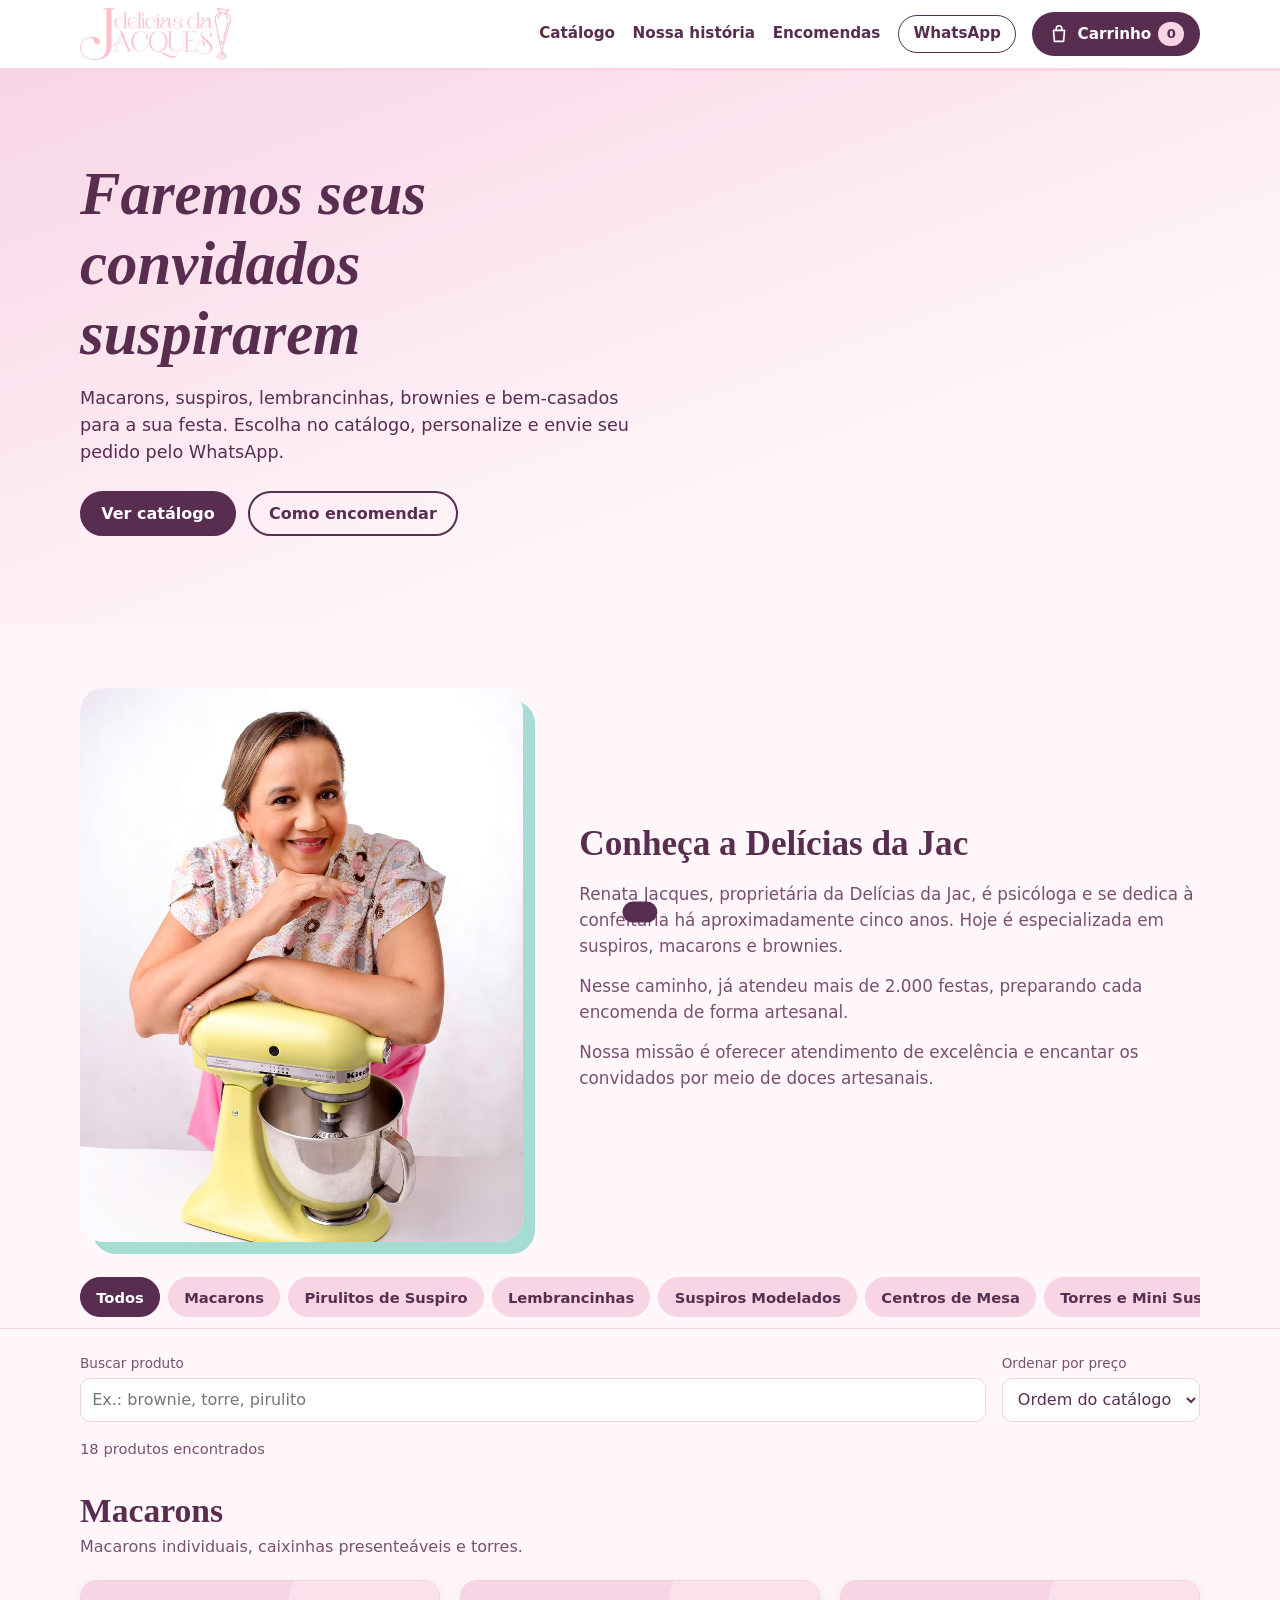
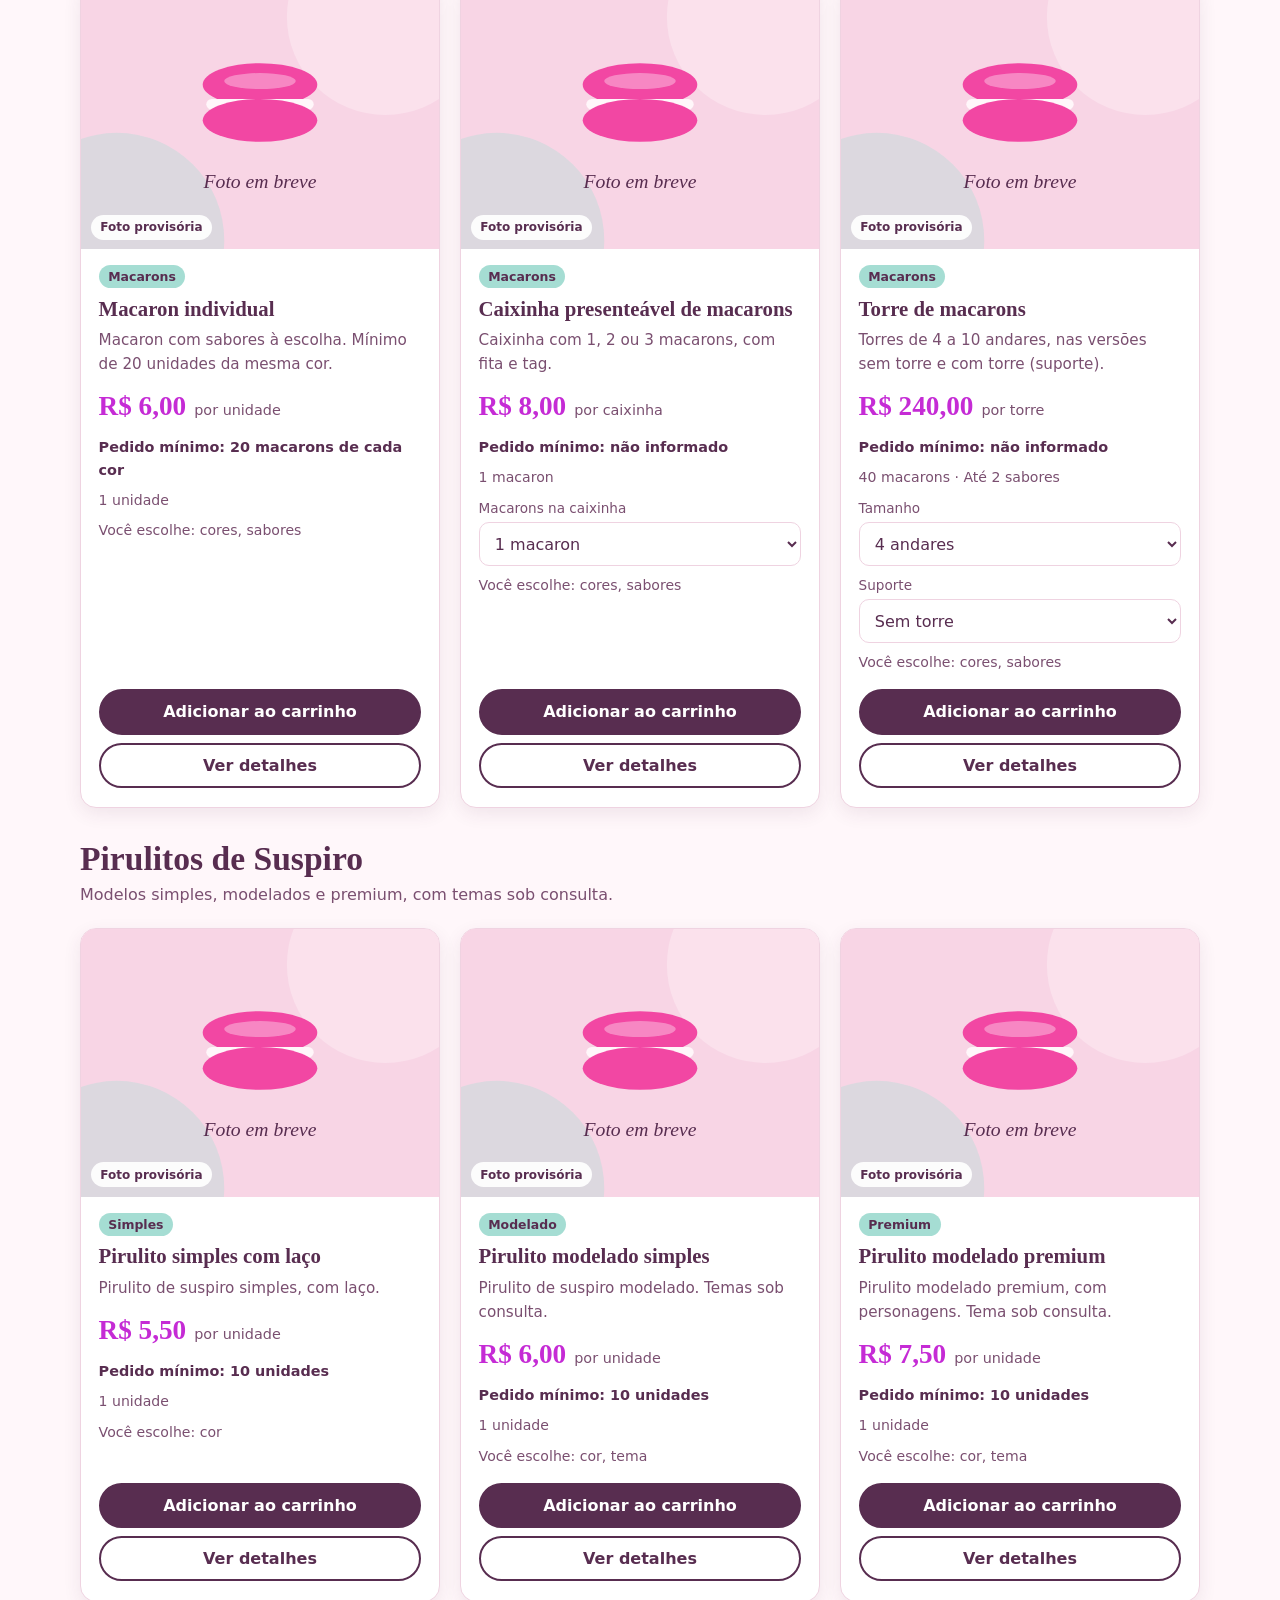
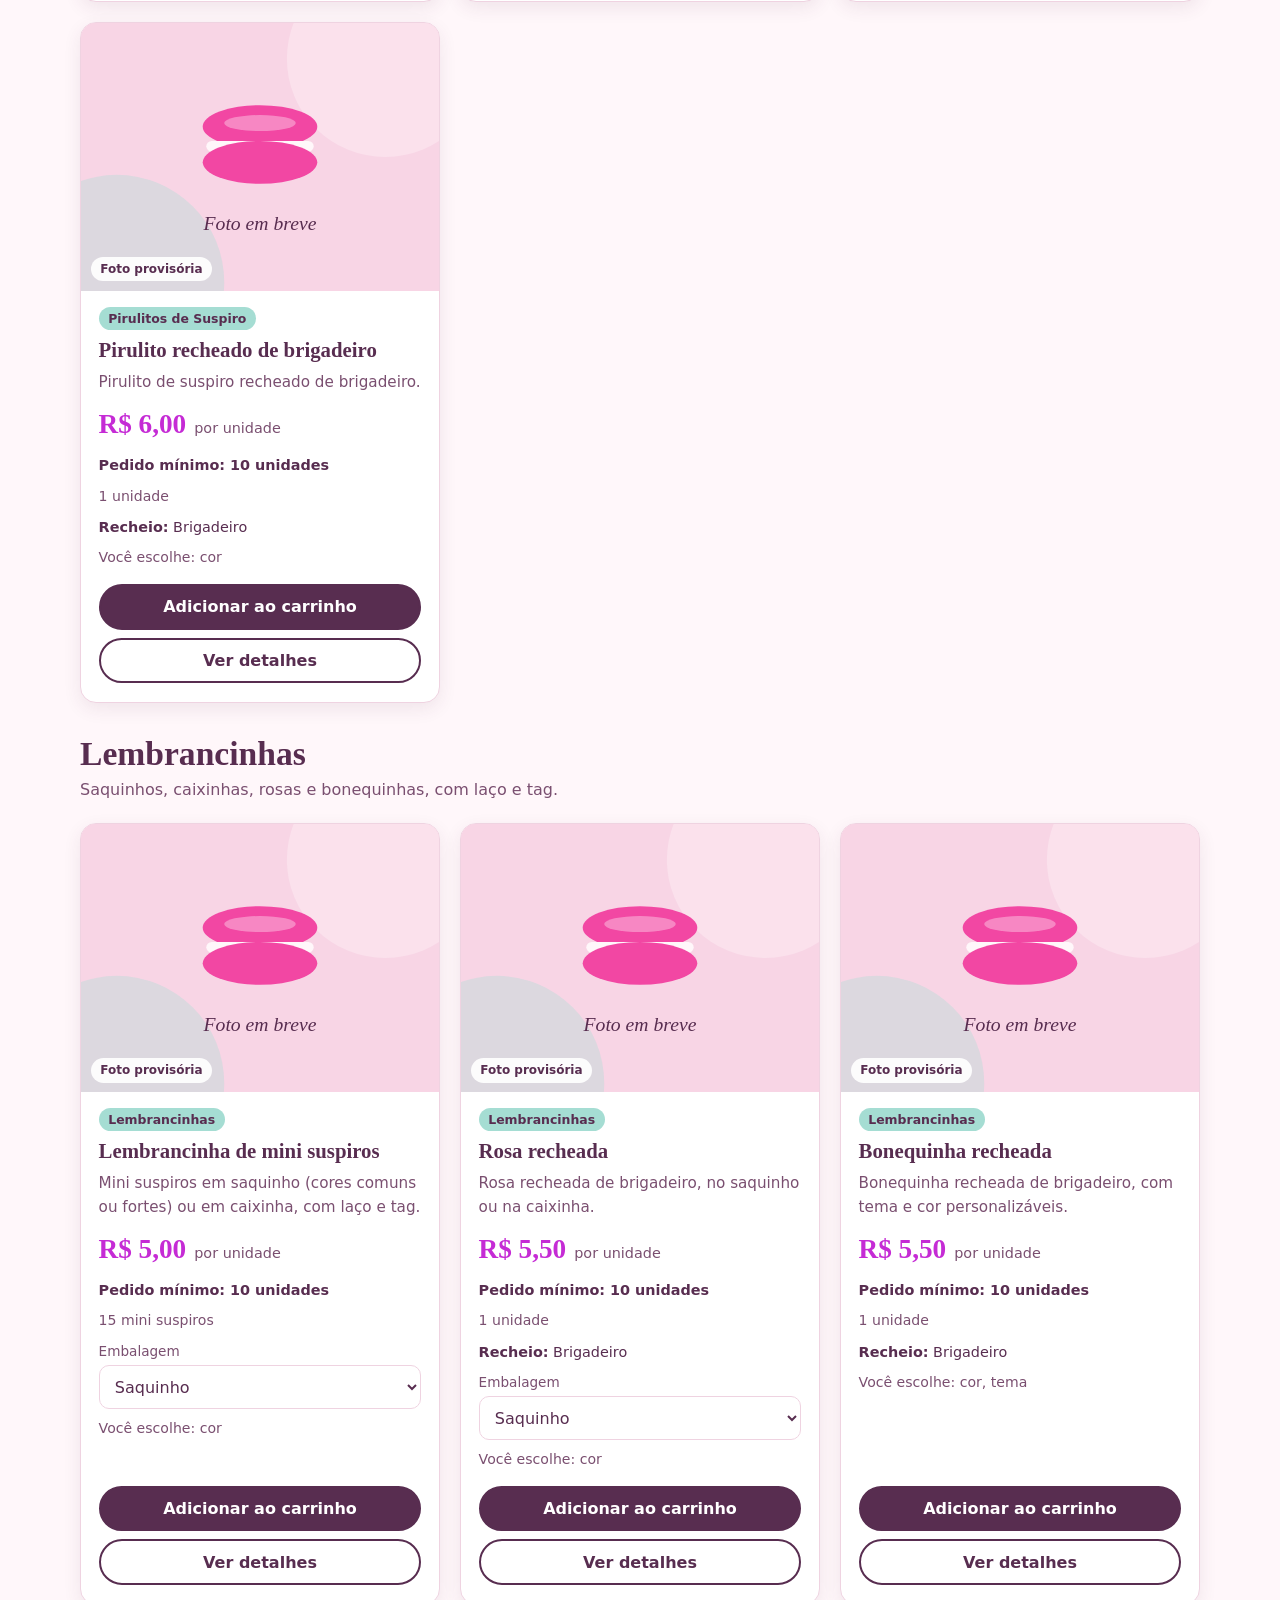
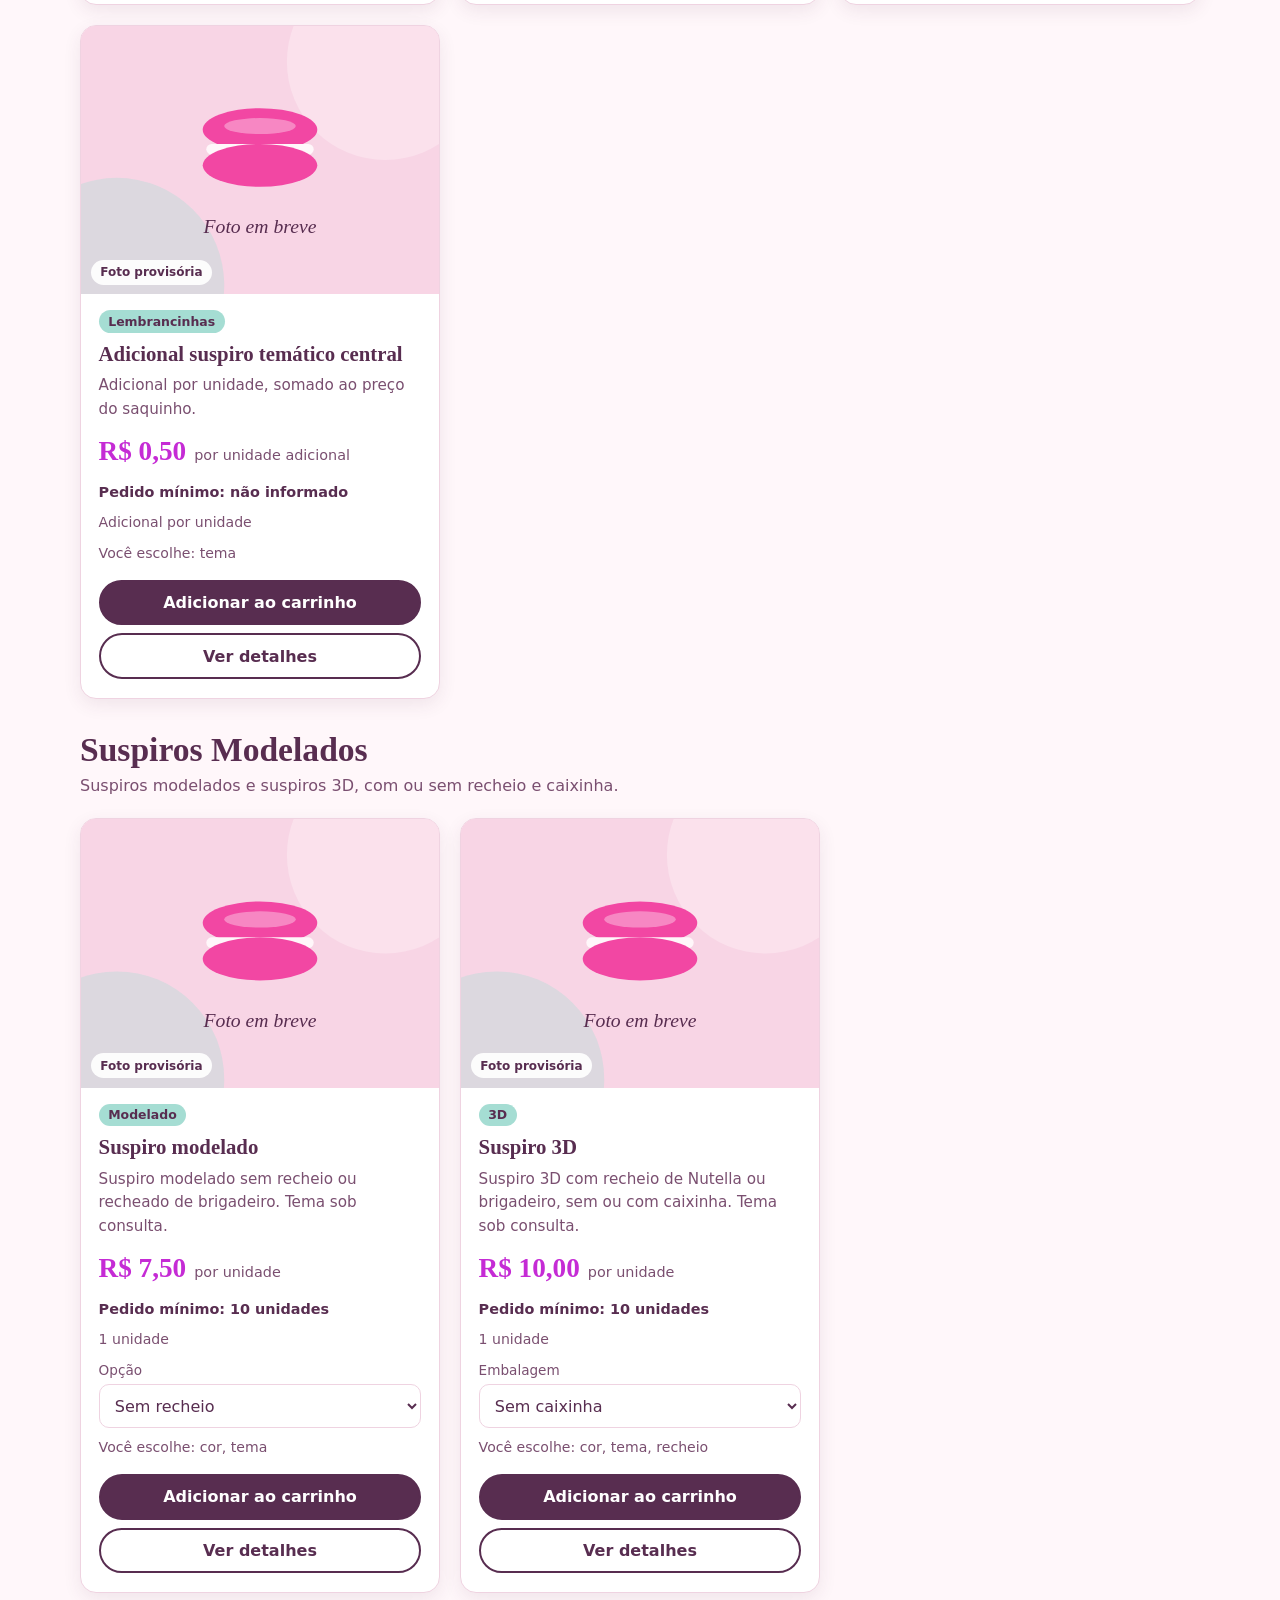
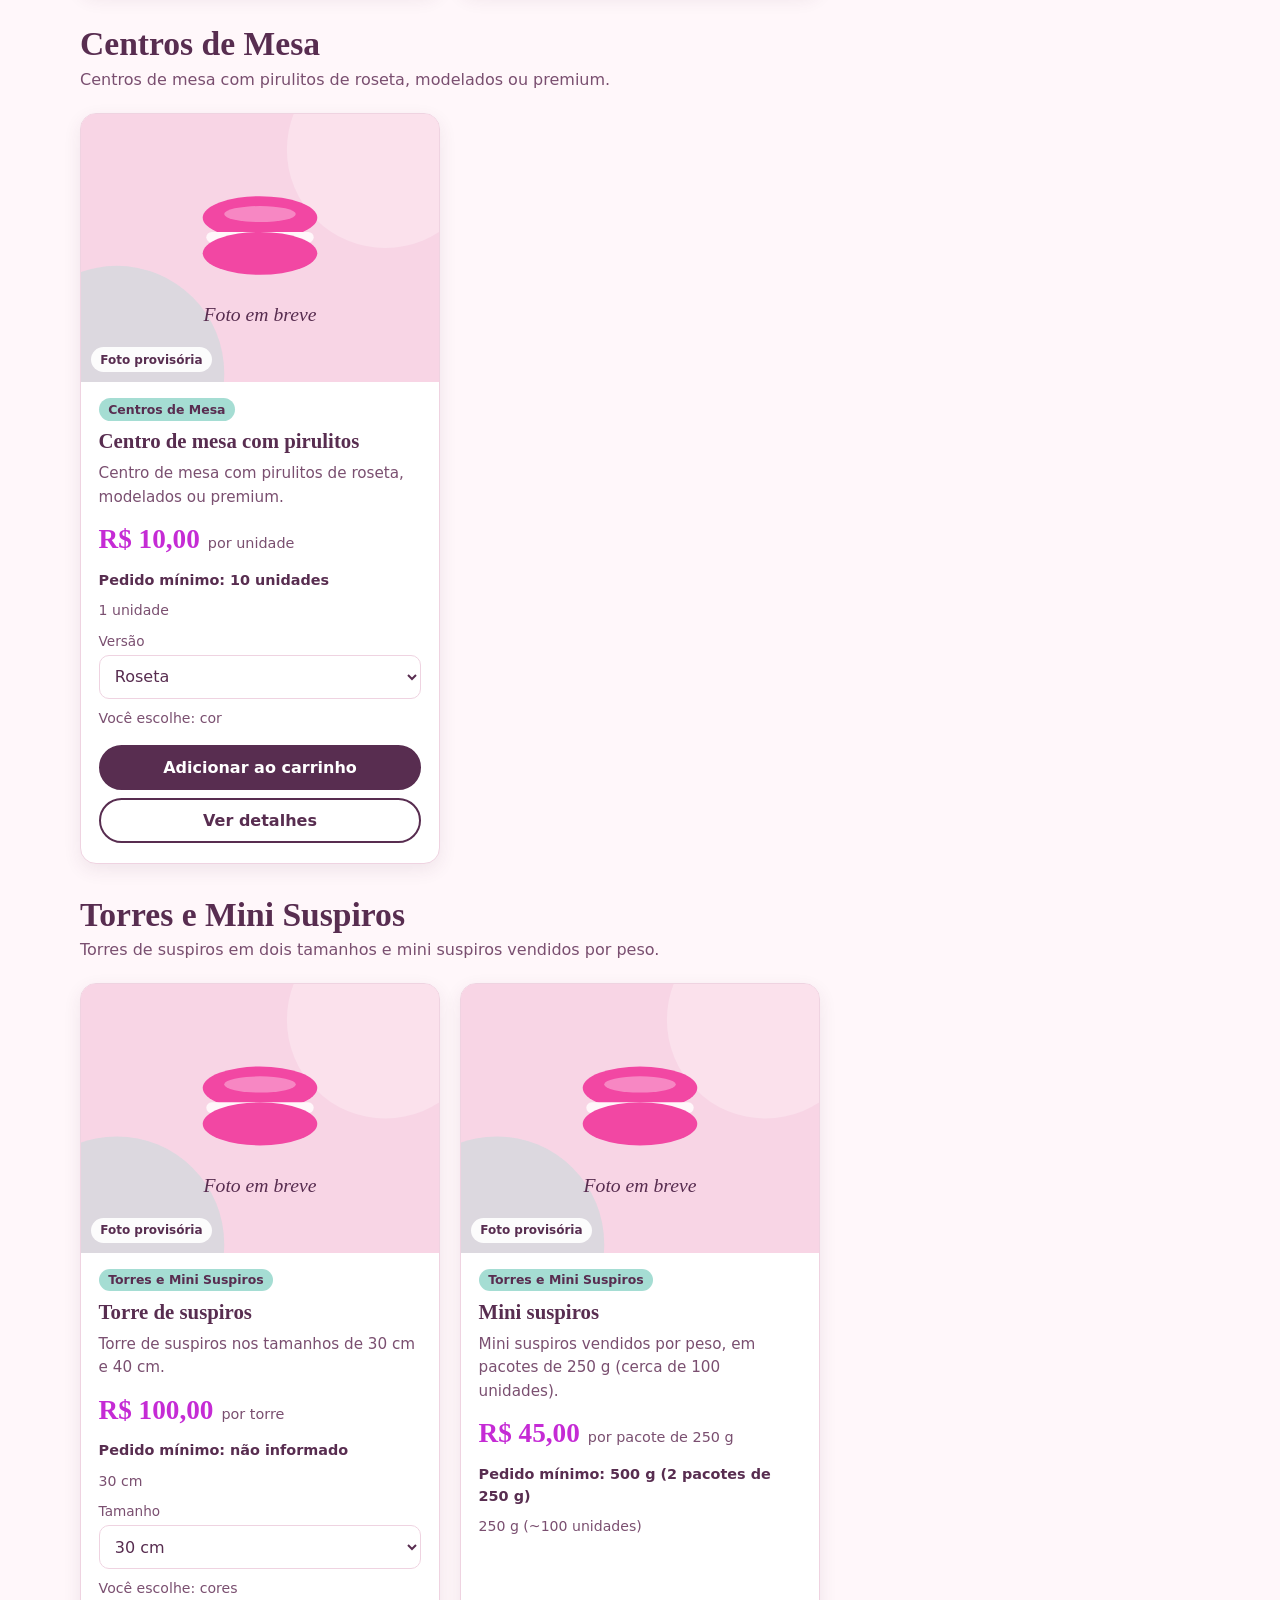
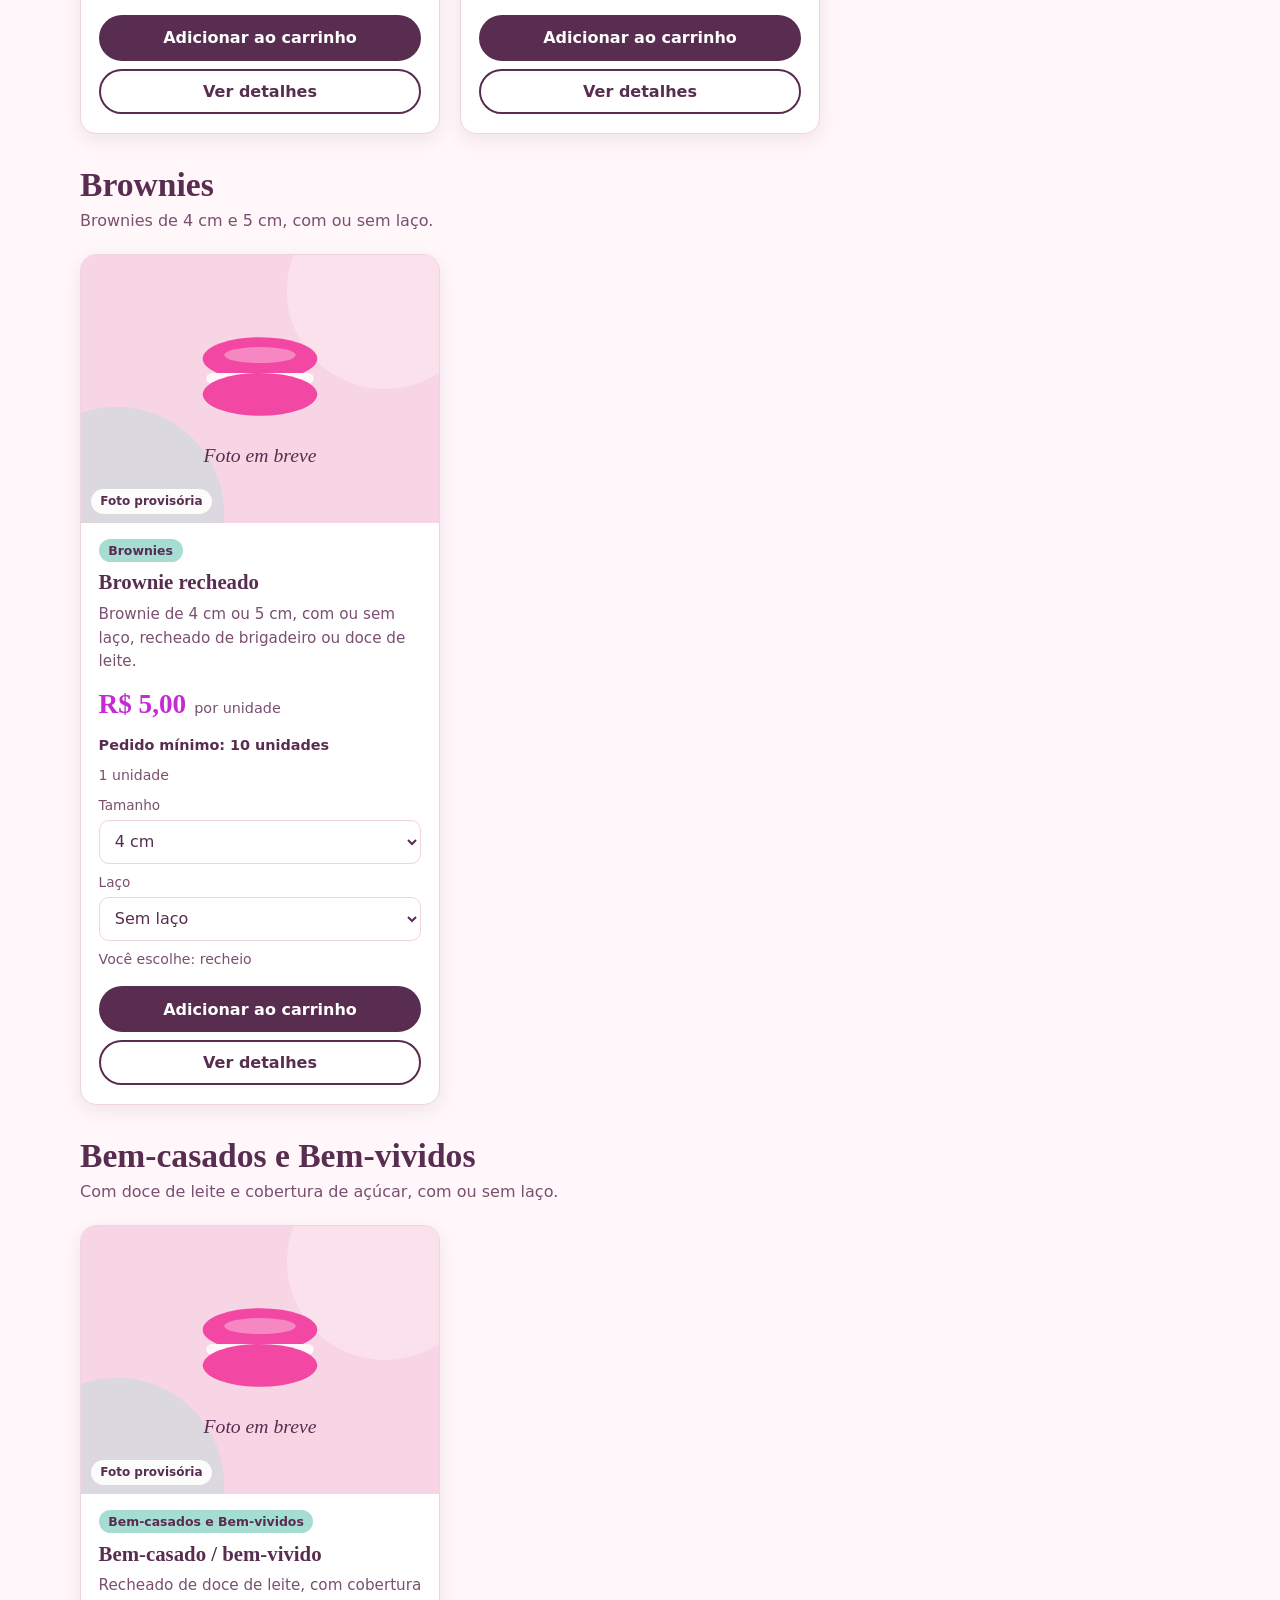
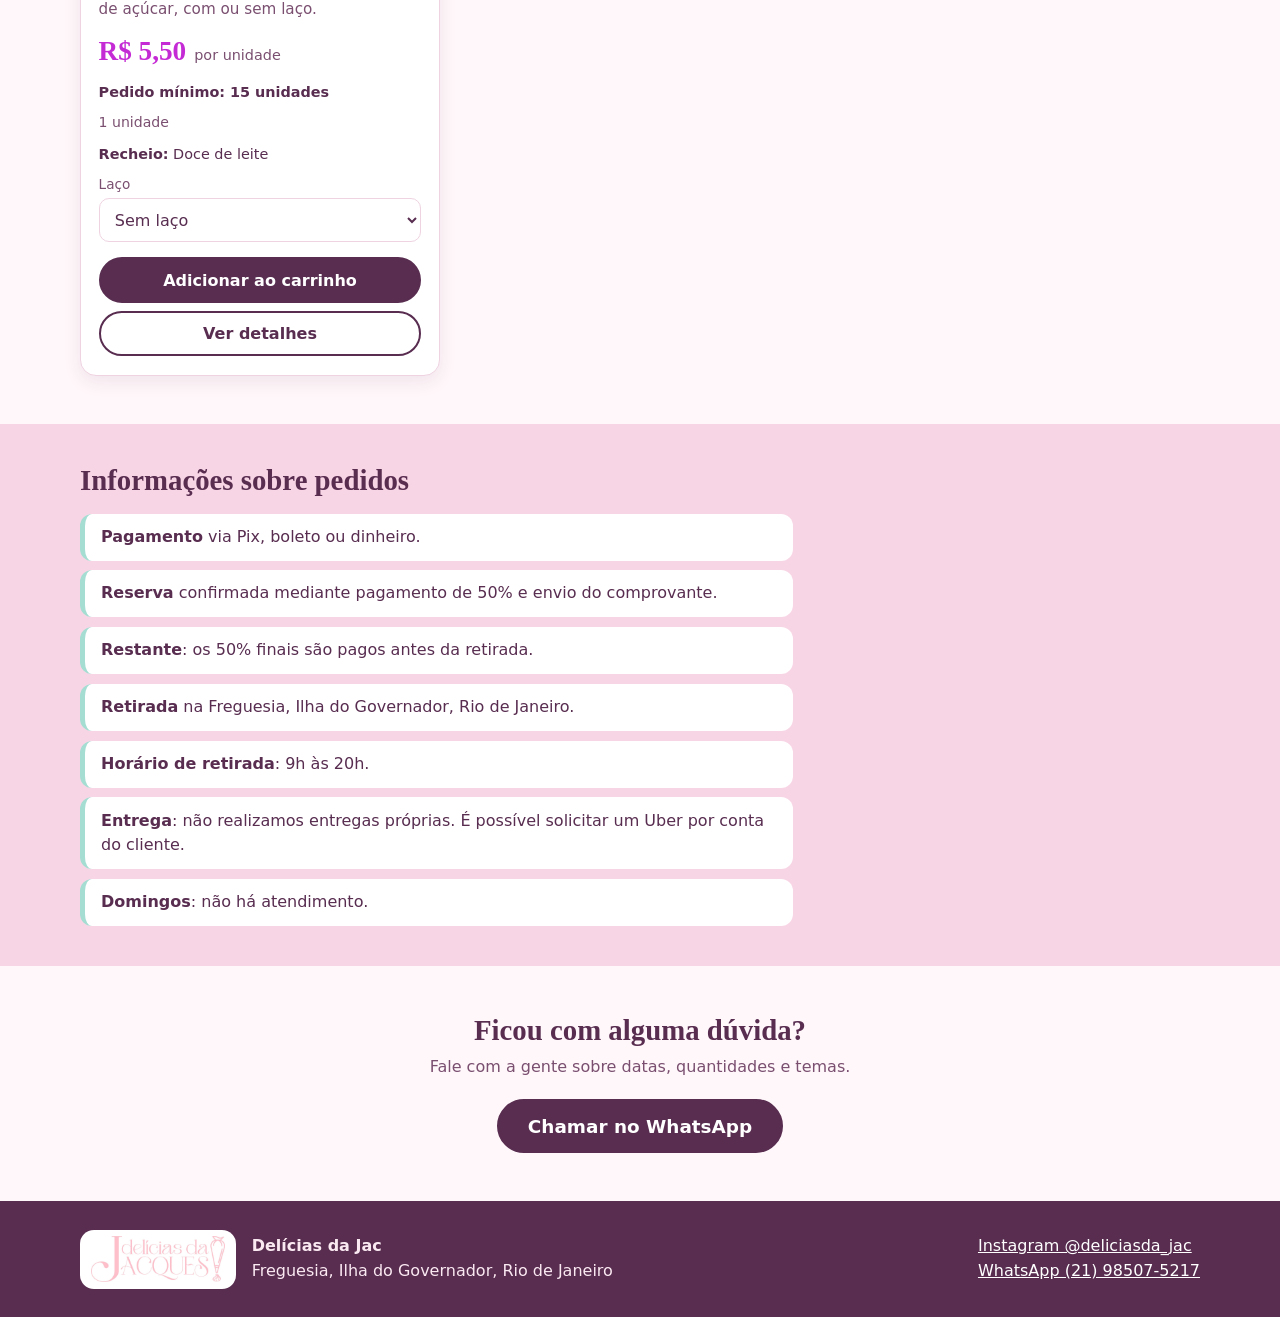
==== index.html @ 7724ebee "atualizacao 1" ====
<!DOCTYPE html>
<html lang="pt-BR">
<head>
  <meta charset="UTF-8">
  <meta name="viewport" content="width=device-width, initial-scale=1">
  <title>Delícias da Jac – Catálogo 2026</title>
  <meta name="description" content="Catálogo da Delícias da Jac: macarons, suspiros, lembrancinhas, brownies e bem-casados. Monte seu pedido e envie pelo WhatsApp.">
  <link rel="stylesheet" href="style.css">
</head>
<body>
  <header class="site-header" id="topo">
    <div class="wrap bar">
      <a class="logo" href="#topo" aria-label="Delícias da Jac, início">
        <img class="logo-img" id="logo-img" alt="Delícias da Jac" hidden>
        <span class="logo-text" id="logo-text">Delícias da Jac</span>
      </a>
      <nav class="nav" aria-label="Principal">
        <a class="nav-link" href="#catalogo">Catálogo</a>
        <a class="nav-link" href="#historia">Nossa história</a>
        <a class="nav-link" href="#encomendas">Encomendas</a>
        <a class="nav-wa" id="header-wa" href="#" target="_blank" rel="noopener">WhatsApp</a>
      </nav>
      <button type="button" class="cart-btn" id="open-cart" aria-label="Abrir carrinho, 0 itens">
        <svg viewBox="0 0 24 24" width="22" height="22" aria-hidden="true" fill="none" stroke="currentColor" stroke-width="1.8" stroke-linecap="round" stroke-linejoin="round"><path d="M6 8h12l-1 12H7L6 8Z"/><path d="M9 8V6a3 3 0 0 1 6 0v2"/></svg>
        <span class="cart-label">Carrinho</span>
        <span class="badge" id="cart-count" aria-hidden="true">0</span>
      </button>
    </div>
  </header>

  <main>
    <section class="hero">
      <div class="wrap">
        <h1>Faremos seus convidados suspirarem</h1>
        <p>Macarons, suspiros, lembrancinhas, brownies e bem-casados para a sua festa. Escolha no catálogo, personalize e envie seu pedido pelo WhatsApp.</p>
        <div class="hero-actions">
          <a class="btn" href="#catalogo">Ver catálogo</a>
          <a class="btn ghost" href="#encomendas">Como encomendar</a>
        </div>
      </div>
    </section>

    <section class="story" id="historia" aria-labelledby="historia-t">
      <div class="wrap story-grid" id="story-grid">
        <figure class="story-photo" id="story-photo" hidden>
          <img id="story-img" alt="" width="480" height="600">
        </figure>
        <div class="story-text">
          <h2 id="historia-t">Conheça a Delícias da Jac</h2>
          <div id="story-body"></div>
        </div>
      </div>
    </section>

    <div class="catnav-wrap" id="catalogo">
      <nav class="catnav wrap" id="catnav" aria-label="Categorias do catálogo"></nav>
    </div>

    <section class="wrap">
      <div class="toolbar">
        <label class="f grow"><span>Buscar produto</span><input type="search" id="search" placeholder="Ex.: brownie, torre, pirulito"></label>
        <label class="f"><span>Ordenar por preço</span>
          <select id="sort"><option value="default">Ordem do catálogo</option><option value="asc">Menor preço</option><option value="desc">Maior preço</option></select>
        </label>
      </div>
      <p class="count" id="count" aria-live="polite"></p>
      <div id="catalog"><p class="status">Carregando o catálogo…</p></div>
      <div class="empty" id="empty" hidden>
        <p>Nenhum produto encontrado para essa busca.</p>
        <button type="button" class="btn ghost" id="clear">Limpar busca e filtros</button>
      </div>
    </section>

    <section class="orders" id="encomendas" aria-labelledby="enc-t">
      <div class="wrap">
        <h2 id="enc-t">Informações sobre pedidos</h2>
        <ul class="info-list">
          <li><strong>Pagamento</strong> via Pix, boleto ou dinheiro.</li>
          <li><strong>Reserva</strong> confirmada mediante pagamento de 50% e envio do comprovante.</li>
          <li><strong>Restante</strong>: os 50% finais são pagos antes da retirada.</li>
          <li><strong>Retirada</strong> na Freguesia, Ilha do Governador, Rio de Janeiro.</li>
          <li><strong>Horário de retirada</strong>: 9h às 20h.</li>
          <li><strong>Entrega</strong>: não realizamos entregas próprias. É possível solicitar um Uber por conta do cliente.</li>
          <li><strong>Domingos</strong>: não há atendimento.</li>
        </ul>
      </div>
    </section>

    <section class="cta">
      <div class="wrap">
        <h2>Ficou com alguma dúvida?</h2>
        <p>Fale com a gente sobre datas, quantidades e temas.</p>
        <a class="btn big" id="cta-wa" href="#" target="_blank" rel="noopener">Chamar no WhatsApp</a>
      </div>
    </section>
  </main>

  <footer class="site-footer">
    <div class="wrap foot">
      <div class="foot-brand">
        <span class="foot-logo" id="foot-logo" hidden><img id="foot-logo-img" alt="Delícias da Jac"></span>
        <p><strong>Delícias da Jac</strong><br>Freguesia, Ilha do Governador, Rio de Janeiro</p>
      </div>
      <p><a id="foot-ig" href="#" target="_blank" rel="noopener"></a><br><a id="foot-wa" href="#" target="_blank" rel="noopener"></a></p>
    </div>
  </footer>

  <!-- Modal de personalização (conteúdo montado pelo script.js) -->
  <dialog id="product-dialog" class="modal" aria-labelledby="m-title">
    <div class="modal-head">
      <h2 id="m-title">Personalizar pedido</h2>
      <button type="button" class="close" data-close aria-label="Fechar">&times;</button>
    </div>
    <div class="modal-body" id="m-body"></div>
    <div class="modal-foot" id="m-foot"></div>
  </dialog>

  <!-- Carrinho -->
  <dialog id="cart-dialog" class="drawer" aria-labelledby="c-title">
    <div class="modal-head">
      <h2 id="c-title">Seu carrinho</h2>
      <button type="button" class="close" data-close aria-label="Fechar carrinho">&times;</button>
    </div>
    <div class="drawer-body" id="c-body"></div>
    <div class="modal-foot" id="c-foot"></div>
  </dialog>

  <div class="toast" id="toast" role="status" aria-live="polite"></div>
  <button type="button" class="totop" id="totop" aria-label="Voltar ao topo" hidden>↑</button>
  <script src="script.js"></script>
</body>
</html>
---- style.css ----
:root{
  --rosa:#F247A3; --bebe:#F8D5E5; --lilas:#C52BD5; --menta:#A5DDD3; --creme:#FFF7FA; --ameixa:#582D50;
  --suave:#7a4f70; --linha:#efd3e1; --card:#fff; --erro:#9b1c4a; --erro-bg:#fde8f1;
  --titulo:"Iowan Old Style","Palatino Linotype",Georgia,serif;
  --texto:system-ui,-apple-system,"Segoe UI",Roboto,Helvetica,Arial,sans-serif;
  --raio:16px; --sombra:0 6px 18px rgba(88,45,80,.09); --t:.2s ease;
}
*{box-sizing:border-box}
html{scroll-behavior:smooth;scroll-padding-top:72px}
body{margin:0;background:var(--creme);color:var(--ameixa);font-family:var(--texto);line-height:1.55}
body:has(dialog[open]){overflow:hidden}
[hidden]{display:none!important}
img{max-width:100%;display:block}
a{color:inherit}
h1,h2,h3{font-family:var(--titulo);line-height:1.15;margin:0}
button{font-family:inherit}
:focus-visible{outline:3px solid var(--lilas);outline-offset:2px}
.wrap{width:min(1120px,92%);margin-inline:auto}

/* ---------- Cabeçalho ---------- */
.site-header{background:#fff;border-bottom:3px solid var(--bebe);position:relative;z-index:10}
.bar{display:flex;align-items:center;gap:1rem;min-height:68px;padding:.4rem 0}
.logo{display:flex;align-items:center;text-decoration:none;color:var(--ameixa);min-width:0}
.logo-img{height:52px;width:auto;max-width:220px;object-fit:contain}
.logo-text{font-family:var(--titulo);font-style:italic;font-weight:700;font-size:1.6rem;white-space:nowrap}
.nav{display:flex;gap:1.1rem;align-items:center;margin-left:auto;font-size:.95rem}
.nav a{text-decoration:none;font-weight:600}
.nav-link:hover{text-decoration:underline}
.nav-wa{border:1.5px solid var(--ameixa);padding:.4rem .9rem;border-radius:999px;transition:background var(--t)}
.nav-wa:hover{background:var(--bebe)}
.cart-btn{display:flex;align-items:center;gap:.45rem;border:0;cursor:pointer;background:var(--ameixa);color:#fff;border-radius:999px;padding:.55rem 1rem;font-weight:700;font-size:.95rem;min-height:44px;transition:background var(--t)}
.cart-btn:hover{background:var(--lilas)}
.badge{background:var(--bebe);color:var(--ameixa);border-radius:999px;min-width:1.6rem;padding:0 .45rem;text-align:center;font-size:.82rem;line-height:1.5rem}
.cart-btn.has-items .badge{background:var(--rosa);color:#fff}

/* ---------- Banner e história ---------- */
.hero{padding:clamp(2.5rem,8vw,5.5rem) 0;background:linear-gradient(160deg,var(--bebe),var(--creme) 70%)}
.hero h1{font-size:clamp(2.1rem,6vw,3.8rem);max-width:16ch;font-style:italic}
.hero p{max-width:52ch;font-size:1.1rem;margin:1rem 0 1.5rem}
.hero-actions{display:flex;gap:.75rem;flex-wrap:wrap}

.story{padding:clamp(2.5rem,6vw,4rem) 0 1.5rem}
.story-grid{display:grid;gap:2rem;align-items:center}
.story-text h2{font-size:clamp(1.6rem,3.5vw,2.2rem);margin-bottom:1rem}
.story-text p{margin:0 0 .9rem;max-width:60ch;font-size:1.05rem;color:var(--suave)}
.story-photo{margin:0;max-width:340px}
.story-photo img{width:100%;height:auto;aspect-ratio:4/5;object-fit:cover;border-radius:24px;box-shadow:12px 12px 0 var(--menta)}
@media(min-width:820px){.story-grid.has-photo{grid-template-columns:minmax(0,5fr) minmax(0,7fr);gap:3.5rem}.story-photo{max-width:none}}

/* ---------- Botões ---------- */
.btn{display:inline-block;text-align:center;text-decoration:none;cursor:pointer;border:2px solid var(--ameixa);background:var(--ameixa);color:#fff;padding:.7rem 1.2rem;border-radius:999px;font:700 1rem var(--texto);min-height:44px;transition:background var(--t),color var(--t),transform var(--t)}
.btn:hover{background:var(--lilas);border-color:var(--lilas)}
.btn:active{transform:scale(.98)}
.btn:disabled{opacity:.5;cursor:not-allowed;background:var(--ameixa);border-color:var(--ameixa)}
.btn.ghost{background:transparent;color:var(--ameixa)}
.btn.ghost:hover{background:var(--bebe);border-color:var(--ameixa);color:var(--ameixa)}
.btn.big{font-size:1.15rem;padding:.9rem 1.8rem}
.btn.wa{width:100%}
.link{background:none;border:0;color:var(--ameixa);text-decoration:underline;cursor:pointer;font:600 .9rem var(--texto);padding:.4rem .2rem;min-height:36px}
.link.danger{color:var(--erro)}

/* ---------- Navegação por categorias e filtros ---------- */
.catnav-wrap{position:sticky;top:0;z-index:15;background:var(--creme);border-bottom:1px solid var(--linha)}
.catnav{position:relative;display:flex;gap:.5rem;overflow-x:auto;padding:.7rem 0;scroll-snap-type:x proximity;scrollbar-width:none}
.catnav::-webkit-scrollbar{display:none}
.chip{flex:none;scroll-snap-align:start;border:1.5px solid var(--bebe);background:var(--bebe);color:var(--ameixa);padding:.45rem .95rem;border-radius:999px;font:600 .92rem var(--texto);cursor:pointer;white-space:nowrap;min-height:40px;transition:background var(--t),color var(--t)}
.chip:hover{border-color:var(--rosa)}
.chip[aria-pressed="true"]{background:var(--ameixa);border-color:var(--ameixa);color:#fff}
.toolbar{display:flex;flex-wrap:wrap;gap:1rem;margin-top:1.5rem}
.f{display:flex;flex-direction:column;gap:.2rem;font-size:.85rem;color:var(--suave);min-width:150px}
.f.grow{flex:1 1 240px}
input,select,textarea{font:1rem var(--texto);color:var(--ameixa);background:#fff;border:1.5px solid var(--linha);border-radius:10px;padding:.6rem .7rem;width:100%;min-height:44px}
textarea{resize:vertical;min-height:0}
input[type="color"]{padding:.2rem;width:3.2rem;height:44px;cursor:pointer}
.count{color:var(--suave);font-size:.92rem;margin:1rem 0 0}
.status{padding:2rem 0;color:var(--suave)}
.status.error{color:var(--erro);font-weight:600}

/* ---------- Catálogo ---------- */
.cat{padding-top:2rem}
.cat h2{font-size:clamp(1.5rem,3.5vw,2.1rem)}
.cat>p{margin:.25rem 0 1.25rem;color:var(--suave);max-width:60ch}
.grid{display:grid;gap:1.25rem;grid-template-columns:1fr}
@media(min-width:620px){.grid{grid-template-columns:repeat(2,1fr)}}
@media(min-width:940px){.grid{grid-template-columns:repeat(3,1fr)}}
.card{background:var(--card);border-radius:var(--raio);box-shadow:var(--sombra);overflow:hidden;display:flex;flex-direction:column;border:1px solid var(--linha)}
.media{position:relative;background:var(--bebe)}
.media img{width:100%;height:auto;aspect-ratio:4/3;object-fit:cover}
.prov{display:none;position:absolute;left:.6rem;bottom:.6rem;background:rgba(255,255,255,.92);color:var(--ameixa);font-size:.75rem;font-weight:700;padding:.2rem .6rem;border-radius:999px}
.is-prov .prov{display:block}
.body{padding:1rem 1.1rem 1.2rem;display:flex;flex-direction:column;gap:.55rem;flex:1}
.tag{align-self:flex-start;margin:0;background:var(--menta);color:var(--ameixa);font-size:.78rem;font-weight:700;padding:.1rem .6rem;border-radius:999px}
.card h3{font-size:1.3rem}
.desc{margin:0;color:var(--suave);font-size:.95rem}
.price-row{display:flex;align-items:baseline;gap:.5rem;flex-wrap:wrap}
.price{font-size:1.7rem;font-weight:800;color:var(--lilas);font-family:var(--titulo)}
.unit{color:var(--suave);font-size:.9rem}
.min{margin:0;font-size:.9rem;font-weight:600}
.meta,.opts{margin:0;font-size:.88rem;color:var(--suave)}
.info{margin:0;font-size:.9rem}
.actions{display:grid;gap:.5rem;margin-top:auto;padding-top:.4rem}
.details{background:var(--creme);border:1px solid var(--linha);border-radius:10px;padding:.75rem .9rem;font-size:.9rem}
.details h4{margin:.6rem 0 .2rem;font-size:.9rem}
.details h4:first-child{margin-top:0}
.details p{margin:0}
.details ul{margin:0;padding-left:1.1rem}
.empty{text-align:center;padding:3rem 0;color:var(--suave)}

/* ---------- Encomendas, contato e rodapé ---------- */
.orders{margin-top:3rem;padding:2.5rem 0;background:var(--bebe)}
.orders h2{font-size:1.8rem;margin-bottom:1rem}
.info-list{list-style:none;margin:0;padding:0;display:grid;gap:.6rem;max-width:70ch}
.info-list li{background:#fff;border-radius:12px;padding:.7rem 1rem;border-left:5px solid var(--menta)}
.cta{padding:3rem 0;text-align:center}
.cta h2{font-size:1.8rem}
.cta p{margin:.5rem 0 1.2rem;color:var(--suave)}
.site-footer{background:var(--ameixa);color:#fbe9f2;padding:1.8rem 0}
.foot{display:flex;flex-wrap:wrap;gap:1rem 3rem;justify-content:space-between;align-items:center}
.foot p{margin:0}
.foot a{color:#fff}
.foot-brand{display:flex;align-items:center;gap:1rem}
.foot-logo{background:#fff;border-radius:14px;padding:.4rem .7rem}
.foot-logo img{height:46px;width:auto;max-width:160px;object-fit:contain}

/* ---------- Modal (pop-up de personalização) e painel do carrinho ---------- */
dialog{border:0;padding:0;color:var(--ameixa);background:var(--creme);max-width:none;max-height:none}
dialog::backdrop{background:rgba(88,45,80,.55)}
.modal{width:min(680px,94vw);max-height:min(90dvh,880px);border-radius:var(--raio);box-shadow:0 20px 60px rgba(88,45,80,.35)}
.modal[open]{display:flex;flex-direction:column;animation:rise .2s ease}
.drawer{width:min(440px,100%);height:100dvh;margin:0 0 0 auto;border-radius:0}
.drawer[open]{display:flex;flex-direction:column;animation:slide-in .25s ease}
@keyframes rise{from{opacity:0;transform:translateY(10px)}to{opacity:1;transform:none}}
@keyframes slide-in{from{transform:translateX(30px);opacity:0}to{transform:none;opacity:1}}
.modal-head{display:flex;align-items:center;justify-content:space-between;gap:1rem;padding:.8rem 1.1rem;background:#fff;border-bottom:1px solid var(--linha)}
.modal-head h2{font-size:1.3rem}
.close{background:none;border:0;font-size:2rem;line-height:1;cursor:pointer;color:inherit;width:44px;height:44px;border-radius:50%}
.close:hover{background:var(--bebe)}
.modal-body,.drawer-body{overflow:auto;padding:1rem 1.1rem 1.2rem;flex:1;overscroll-behavior:contain}
.modal-foot{border-top:1px solid var(--linha);padding:.8rem 1.1rem 1rem;background:#fff;display:grid;gap:.5rem}
.m-total{display:flex;justify-content:space-between;align-items:baseline;gap:1rem;font-size:1.05rem}
.m-total strong{font-family:var(--titulo);font-size:1.6rem;color:var(--lilas)}
.m-actions{display:grid;grid-template-columns:1fr 2fr;gap:.6rem}
.c-row{display:grid;grid-template-columns:1fr auto;align-items:center;gap:.6rem}
.c-row .link{font-size:.85rem;white-space:nowrap}
.c-row .btn{padding:.6rem .7rem;font-size:.92rem}
.c-notes summary{cursor:pointer;font-weight:600;font-size:.9rem;padding:.4rem 0;min-height:36px;color:var(--suave)}
.c-notes textarea{margin-top:.3rem}

.m-prod{display:grid;grid-template-columns:minmax(96px,34%) 1fr;gap:1rem;align-items:start}
.m-main img{border-radius:12px;aspect-ratio:1;width:100%;height:auto;object-fit:cover}
.m-main{border-radius:12px;overflow:hidden}
.m-main .prov{font-size:.62rem;left:50%;transform:translateX(-50%);bottom:.35rem;padding:.1rem .45rem;white-space:nowrap}
.m-thumbs{display:flex;gap:.4rem;margin-top:.5rem;flex-wrap:wrap}
.m-thumbs button{padding:0;border:2px solid transparent;border-radius:8px;overflow:hidden;width:42px;height:42px;cursor:pointer;background:none}
.m-thumbs button[aria-current="true"]{border-color:var(--ameixa)}
.m-thumbs img{width:100%;height:100%;object-fit:cover}
.m-info h3{font-size:1.35rem}
.m-price{margin:.3rem 0 0}
.m-price strong{font-family:var(--titulo);font-size:1.6rem;color:var(--lilas)}
.m-price span{color:var(--suave);font-size:.9rem}
.m-min{margin:.1rem 0;font-weight:600;font-size:.9rem}
.m-desc{margin:.3rem 0 0;color:var(--suave);font-size:.92rem}

.fs{border:0;padding:0;margin:1.1rem 0 0;min-width:0}
.fs legend,.lab{font-weight:700;padding:0;display:block;margin-bottom:.15rem}
.hint{margin:.1rem 0 .5rem;font-size:.85rem;color:var(--suave)}
.hint.warn,.c-note.warn{background:var(--erro-bg);border-left:4px solid var(--rosa);padding:.45rem .65rem;border-radius:6px;color:var(--ameixa)}
.sel-row{display:grid;gap:.8rem;grid-template-columns:repeat(auto-fit,minmax(150px,1fr))}
.swatches{display:grid;grid-template-columns:repeat(auto-fill,minmax(112px,1fr));gap:.5rem}
.swatch{display:grid;grid-template-columns:auto 1fr;grid-template-areas:"dot name" "dot small";align-items:center;column-gap:.55rem;padding:.45rem .6rem;min-height:46px;border:1.5px solid var(--linha);background:#fff;color:var(--ameixa);border-radius:12px;cursor:pointer;text-align:left;font:600 .9rem var(--texto);transition:border-color var(--t),background var(--t)}
.swatch:hover{border-color:var(--rosa)}
.swatch .dot{grid-area:dot;width:24px;height:24px;border-radius:50%;border:1px solid rgba(88,45,80,.3)}
.swatch .sw-name{grid-area:name}
.swatch small{grid-area:small;font-size:.7rem;font-weight:500;color:var(--suave)}
.swatch[aria-pressed="true"]{border-color:var(--ameixa);background:#fdf0f6;box-shadow:inset 0 0 0 1px var(--ameixa)}
.swatch[aria-pressed="true"] .dot{outline:2px solid var(--ameixa);outline-offset:2px}
.other-color{display:flex;gap:.8rem;margin-top:.7rem;align-items:flex-end;flex-wrap:wrap}
.pills{display:flex;flex-wrap:wrap;gap:.5rem}
.pill{position:relative;display:inline-flex}
.pill input{position:absolute;opacity:0;inset:0;width:100%;height:100%;margin:0;cursor:pointer}
.pill span{display:inline-flex;align-items:center;min-height:44px;padding:.4rem .95rem;border:1.5px solid var(--linha);border-radius:999px;background:#fff;font-weight:600;font-size:.92rem;transition:background var(--t),border-color var(--t)}
.pill input:checked+span{background:var(--ameixa);border-color:var(--ameixa);color:#fff}
.pill input:focus-visible+span{outline:3px solid var(--lilas);outline-offset:2px}
.pill input:disabled+span{opacity:.45}
.qty{display:flex;align-items:center;gap:.4rem}
.qty input{width:6.2rem;text-align:center}
.qty button{width:44px;height:44px;border-radius:50%;border:1.5px solid var(--ameixa);background:#fff;color:var(--ameixa);font-size:1.3rem;cursor:pointer}
.qty button:hover:not(:disabled){background:var(--bebe)}
.qty button:disabled{opacity:.4;cursor:not-allowed}
.qty small{color:var(--suave);margin-left:.2rem}
.qty.sm button{width:34px;height:34px;font-size:1.1rem}
.qty.sm input{width:4.8rem;min-height:34px;padding:.2rem .3rem}
.err-inline{margin:.3rem 0 0;color:var(--erro);font-weight:600;font-size:.88rem}
.err-inline:empty{display:none}
.has-error{border-left:4px solid var(--erro);padding-left:.7rem}
.m-err{background:var(--erro-bg);border-radius:10px;padding:.6rem .8rem;font-size:.9rem;color:var(--erro)}
.m-err ul{margin:.2rem 0 0;padding-left:1.1rem}

/* ---------- Carrinho ---------- */
.cart-list{list-style:none;margin:0;padding:0;display:grid;grid-template-columns:minmax(0,1fr);gap:1rem}
.cart-item{display:grid;grid-template-columns:72px minmax(0,1fr);min-width:0;gap:.8rem;background:#fff;border:1px solid var(--linha);border-radius:14px;padding:.8rem}
.ci-img{width:72px;height:72px;object-fit:cover;border-radius:10px;background:var(--bebe)}
.ci-main{min-width:0}
.ci-main h3{font-size:1.05rem;line-height:1.25;overflow-wrap:anywhere}
.ci-opts{list-style:none;margin:.3rem 0 0;padding:0;font-size:.88rem}
.ci-opts li{margin:.1rem 0}
.ci-opts span{color:var(--suave);font-weight:600}
.ci-price{margin:.4rem 0;font-size:.92rem;color:var(--suave);display:flex;justify-content:space-between;align-items:baseline;gap:.2rem .8rem;flex-wrap:wrap}
.ci-price strong{color:var(--ameixa);font-size:1.05rem}
.ci-price.consult strong{color:var(--erro)}
.ci-ctl{display:flex;align-items:center;gap:.3rem .6rem;flex-wrap:wrap}
.cart-empty{padding:2rem .5rem;text-align:center;color:var(--suave)}
.c-legal{margin:0;font-size:.8rem;color:var(--suave)}
.c-note{margin:0;font-size:.85rem}

.toast{position:fixed;left:50%;bottom:1.2rem;transform:translate(-50%,200%);background:var(--ameixa);color:#fff;padding:.65rem 1.1rem;border-radius:999px;z-index:1000;transition:transform .25s ease;display:flex;gap:.8rem;align-items:center;max-width:92vw;font-size:.92rem;pointer-events:none}
.toast.show{transform:translate(-50%,0);pointer-events:auto}
.toast button{background:var(--bebe);color:var(--ameixa);border:0;border-radius:999px;padding:.35rem .8rem;font-weight:700;cursor:pointer;min-height:34px;white-space:nowrap}
.totop{position:fixed;right:1rem;bottom:1rem;width:3rem;height:3rem;border-radius:50%;border:0;background:var(--ameixa);color:#fff;font-size:1.3rem;cursor:pointer;box-shadow:var(--sombra);z-index:20}
.totop:hover{background:var(--lilas)}

/* ---------- Celular ---------- */
@media(max-width:720px){
  .nav-link{display:none}
  .logo-img{height:44px;max-width:160px}
  .logo-text{font-size:1.35rem}
}
@media(max-width:520px){
  .cart-label{display:none}
  .cart-btn{padding:.55rem .85rem}
  .nav-wa{padding:.4rem .7rem;font-size:.88rem}
  .bar{gap:.6rem}
}
@media(max-width:640px){
  .modal{width:100%;margin:auto 0 0;border-radius:20px 20px 0 0;max-height:94dvh}
  .modal[open]{animation:sheet .25s ease}
  .m-prod{grid-template-columns:96px 1fr;gap:.8rem}
  .m-info h3{font-size:1.2rem}
}
@keyframes sheet{from{transform:translateY(40px);opacity:0}to{transform:none;opacity:1}}
@media(prefers-reduced-motion:reduce){*,*::before,*::after{transition:none!important;animation:none!important;scroll-behavior:auto!important}}
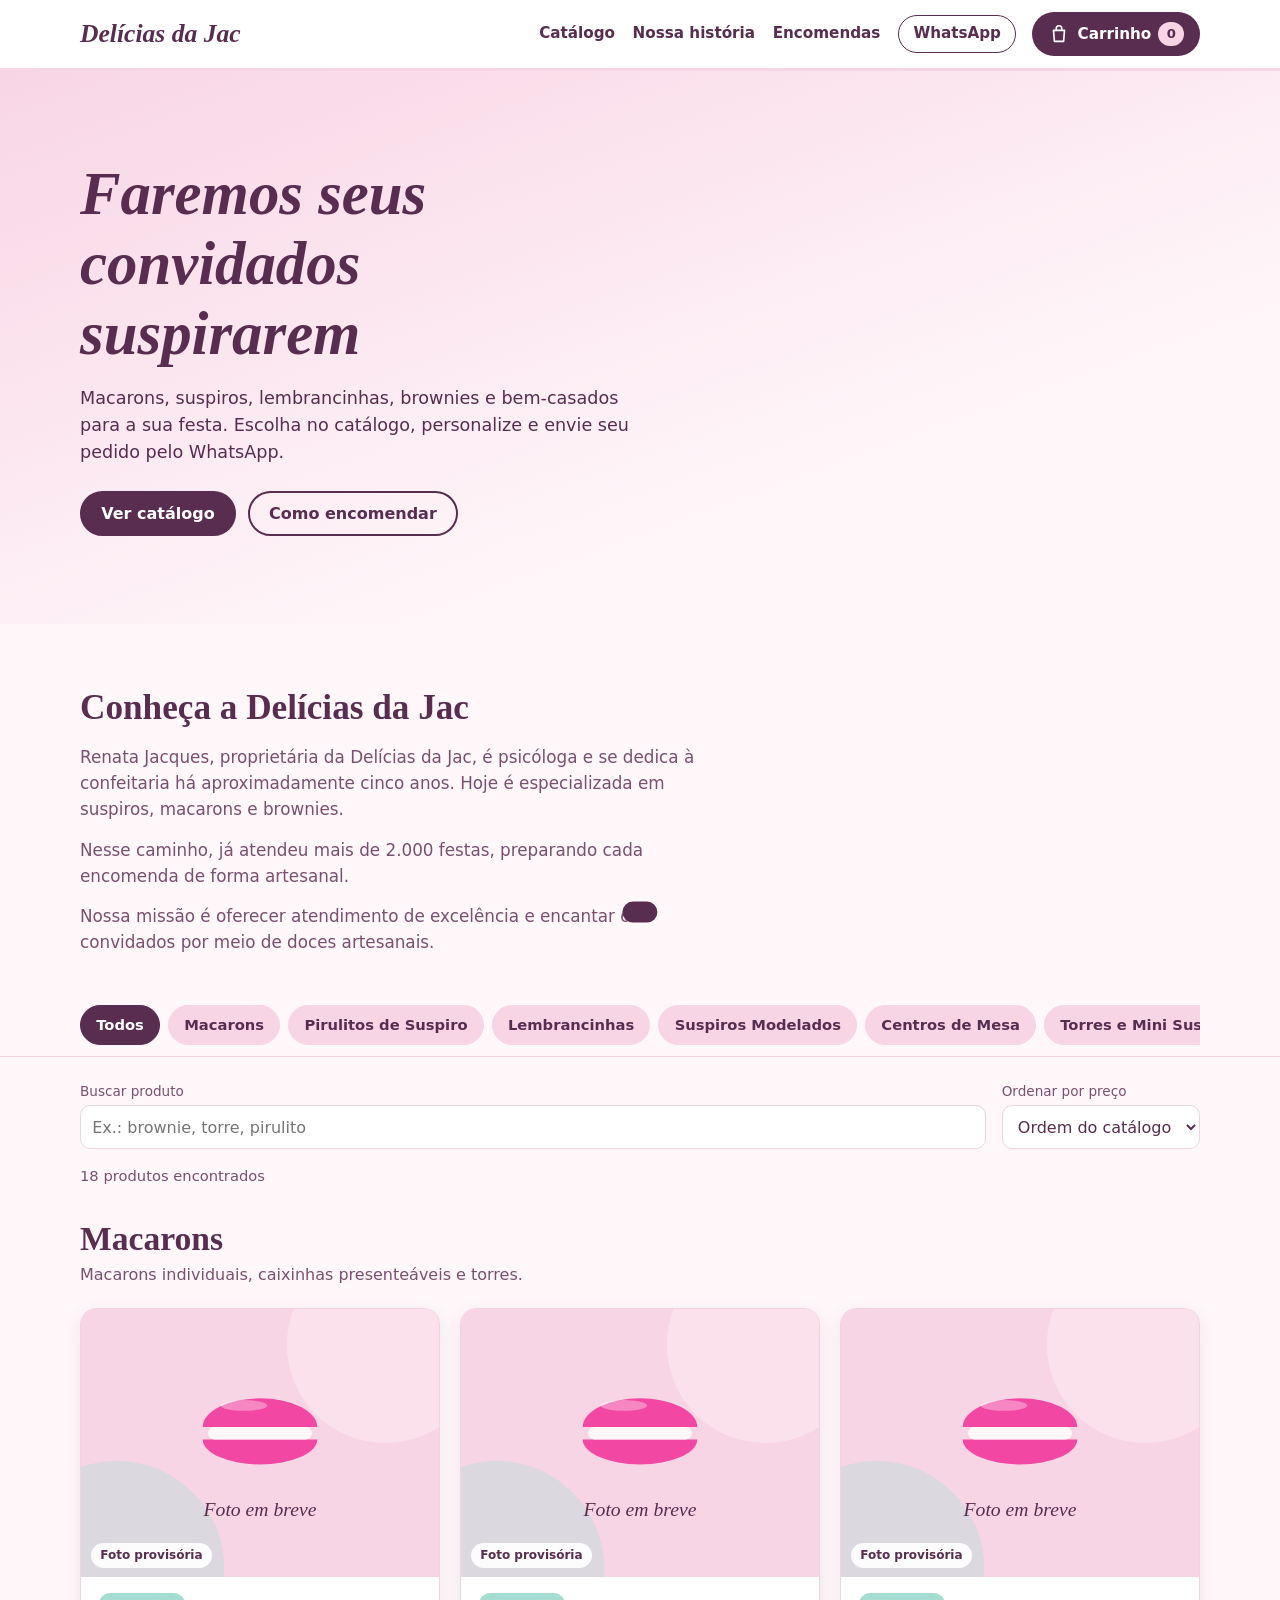
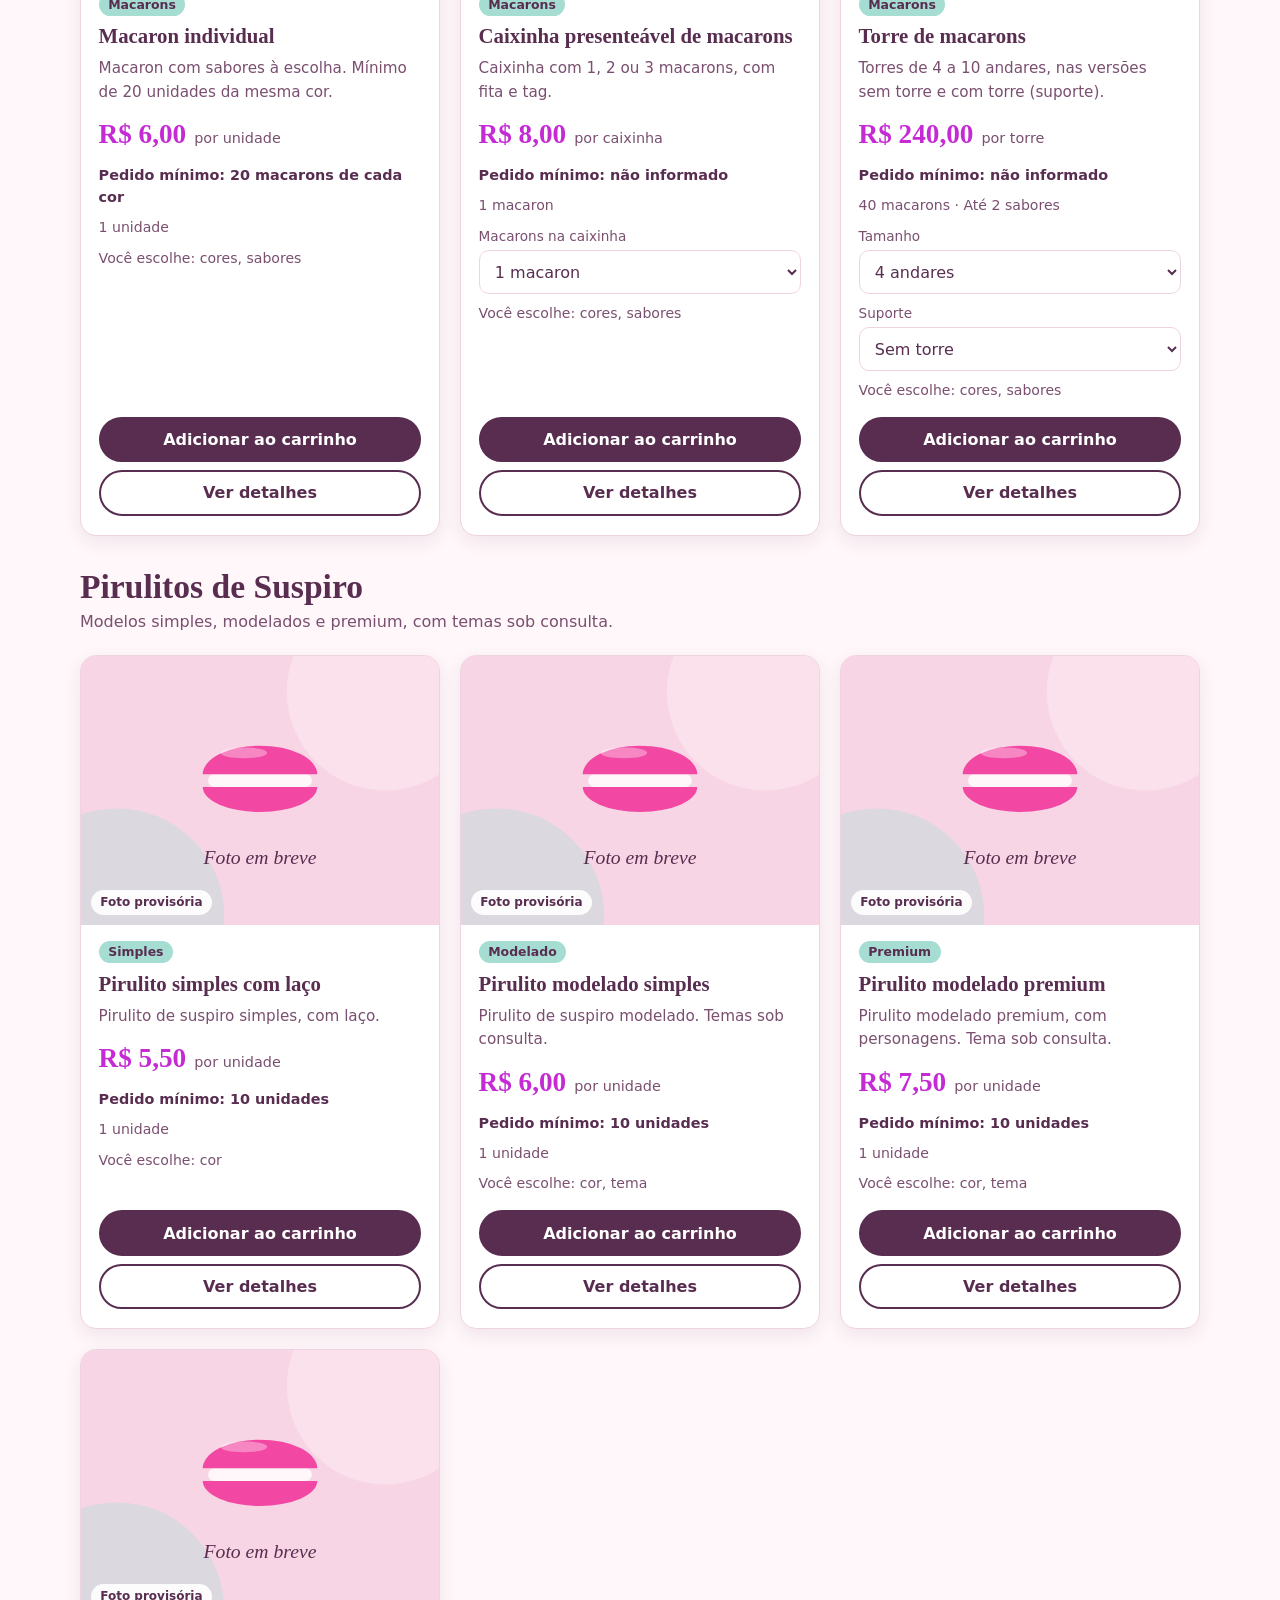
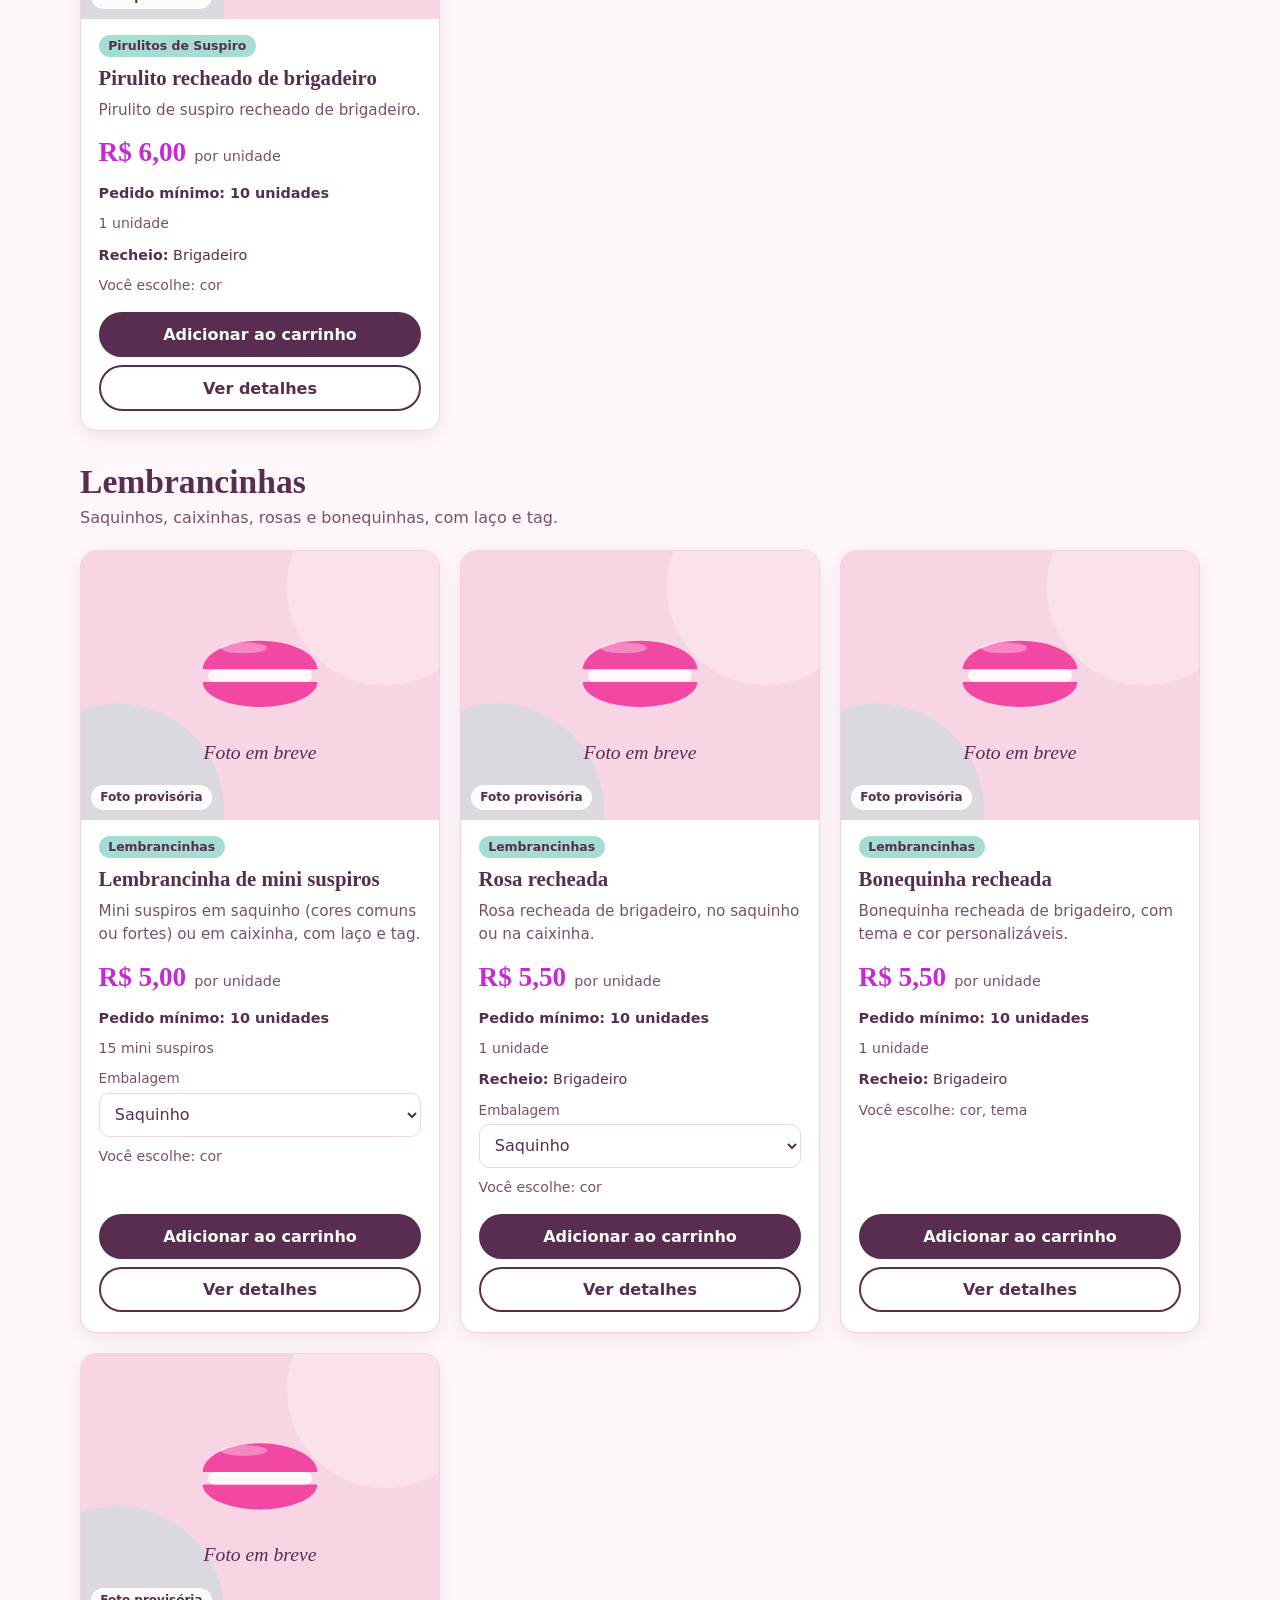
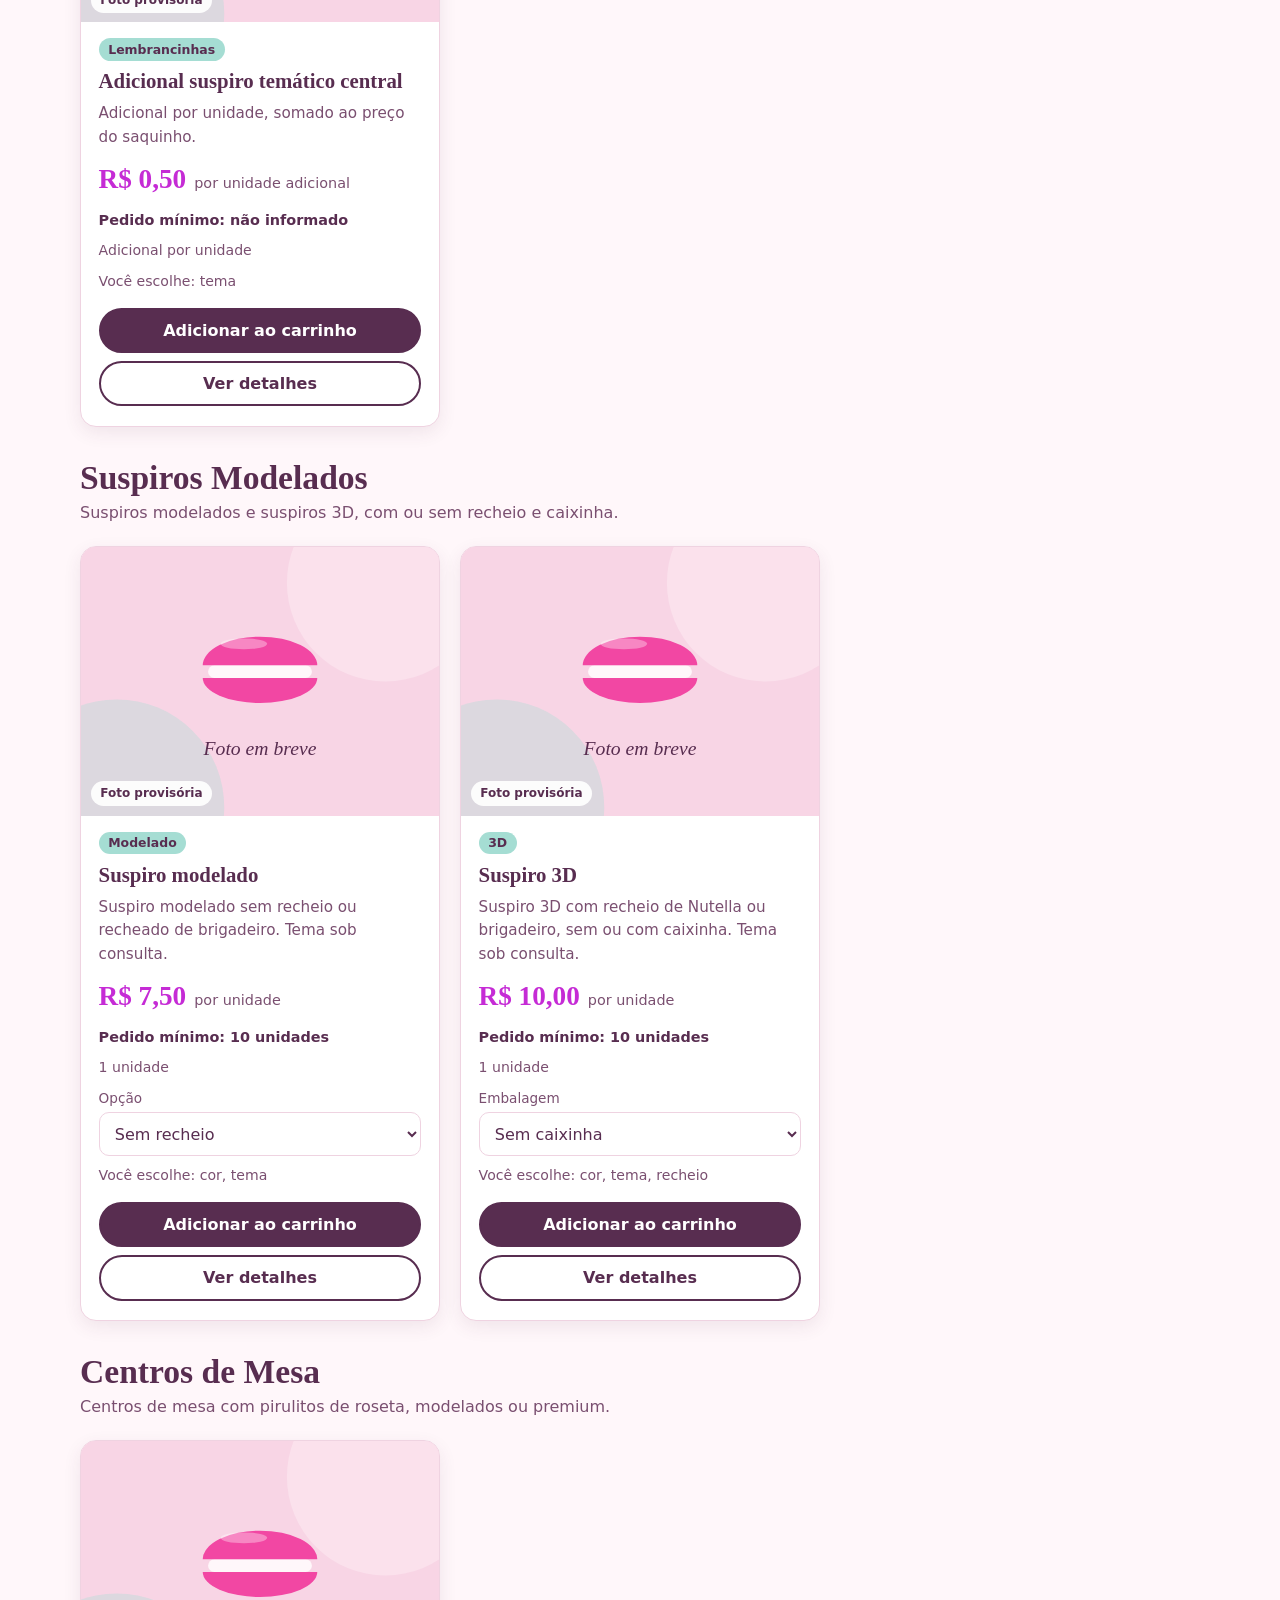
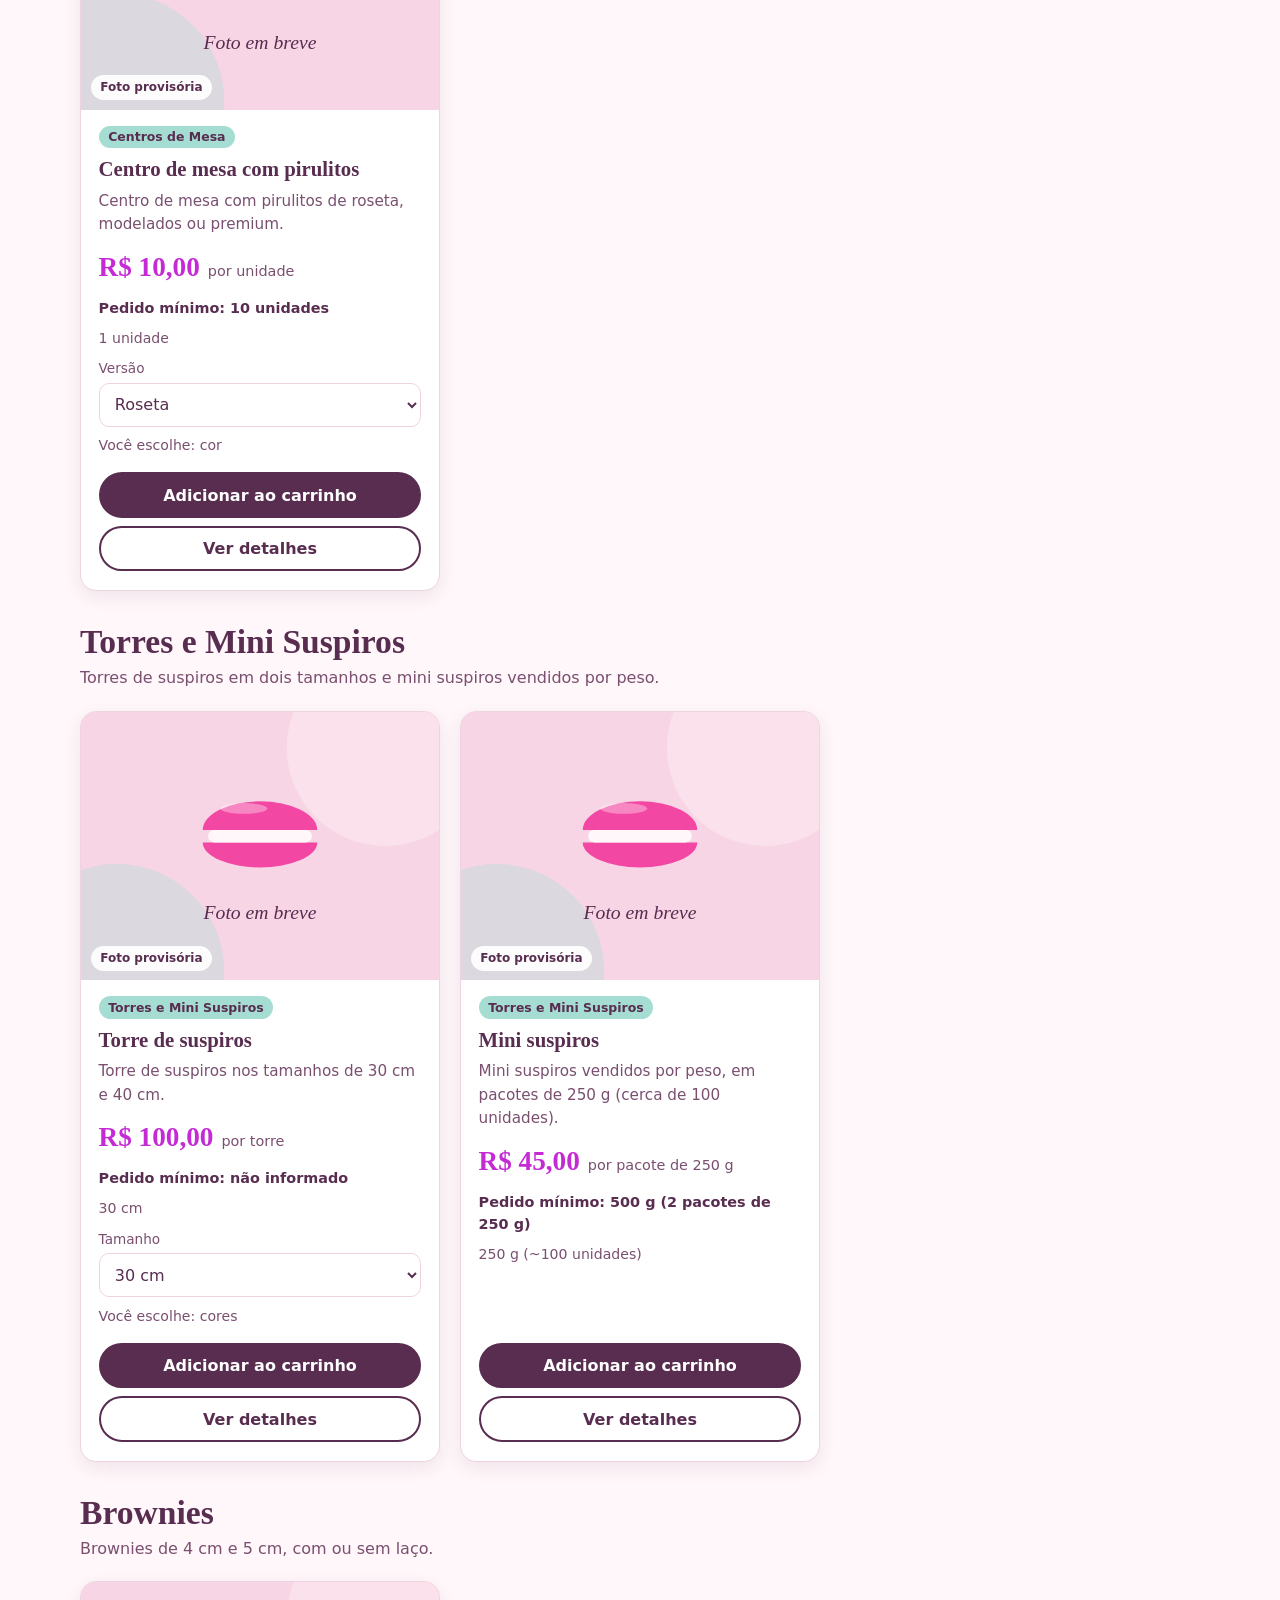
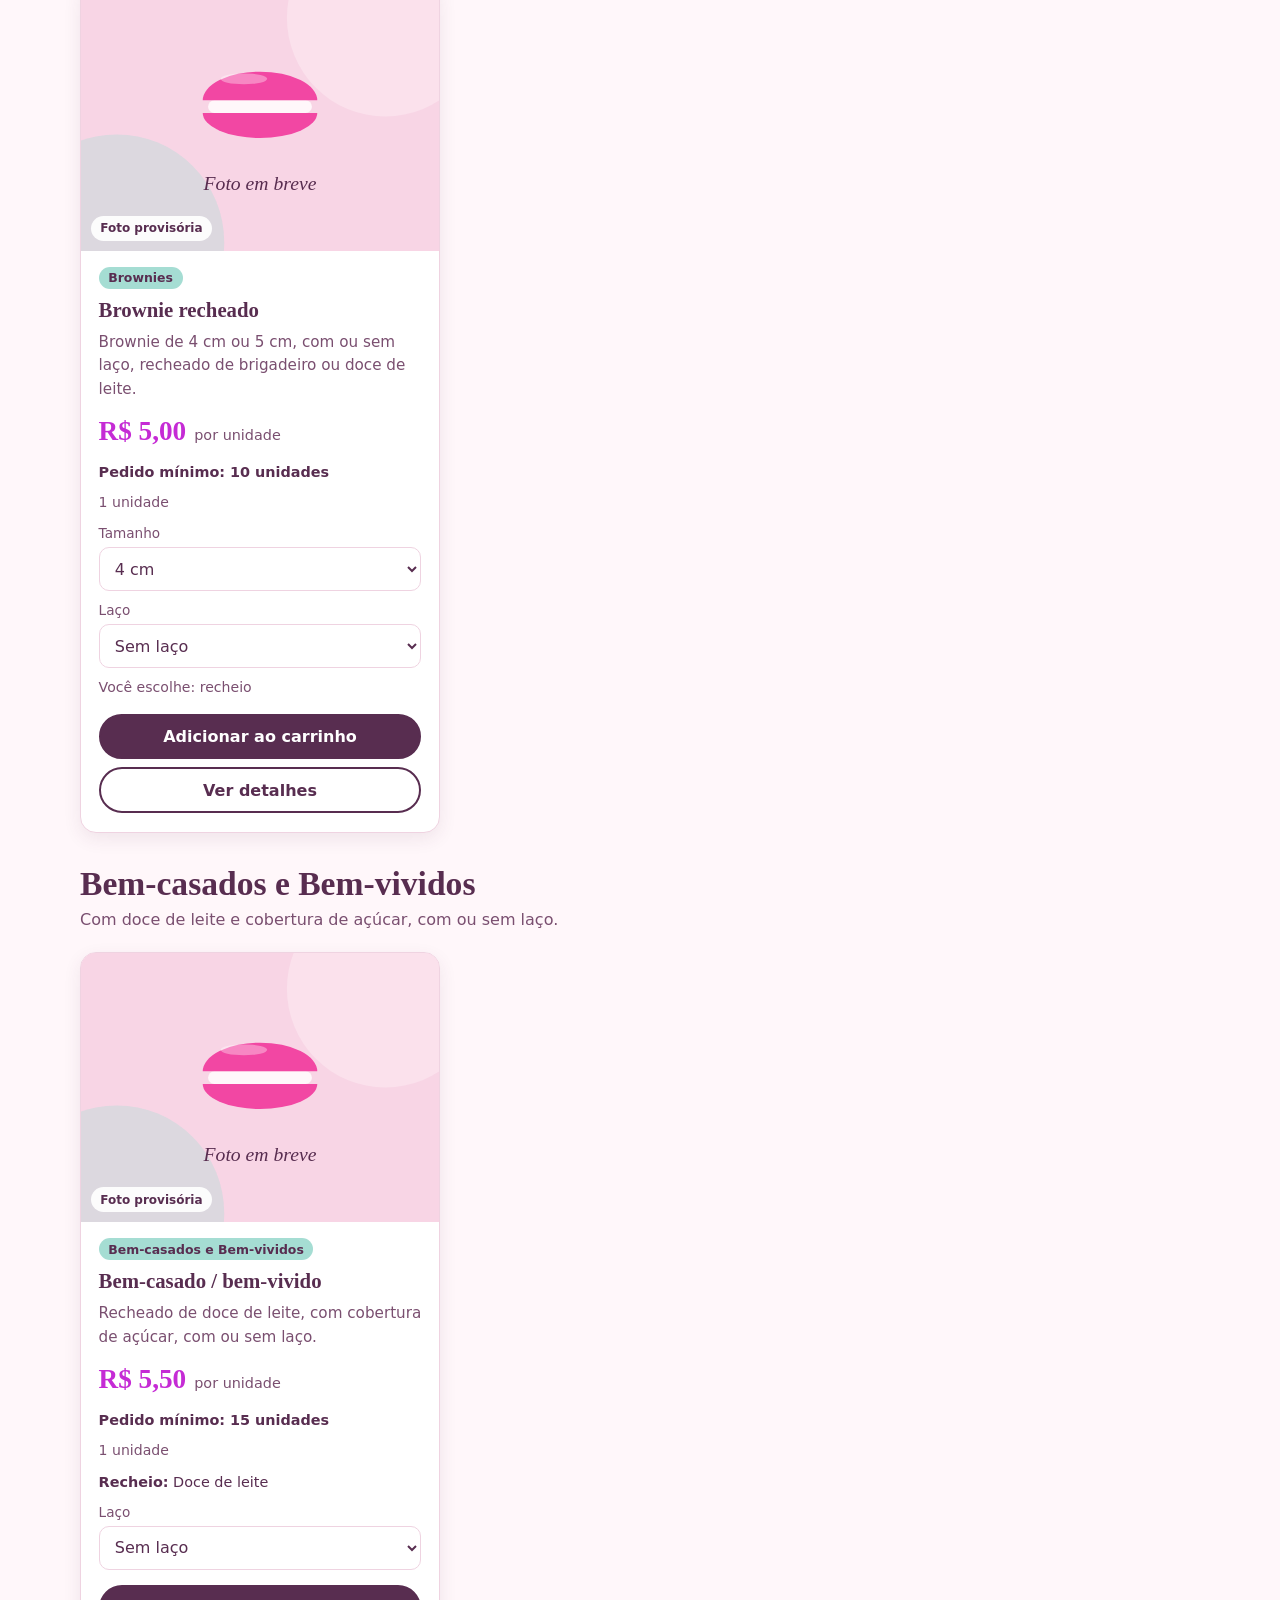
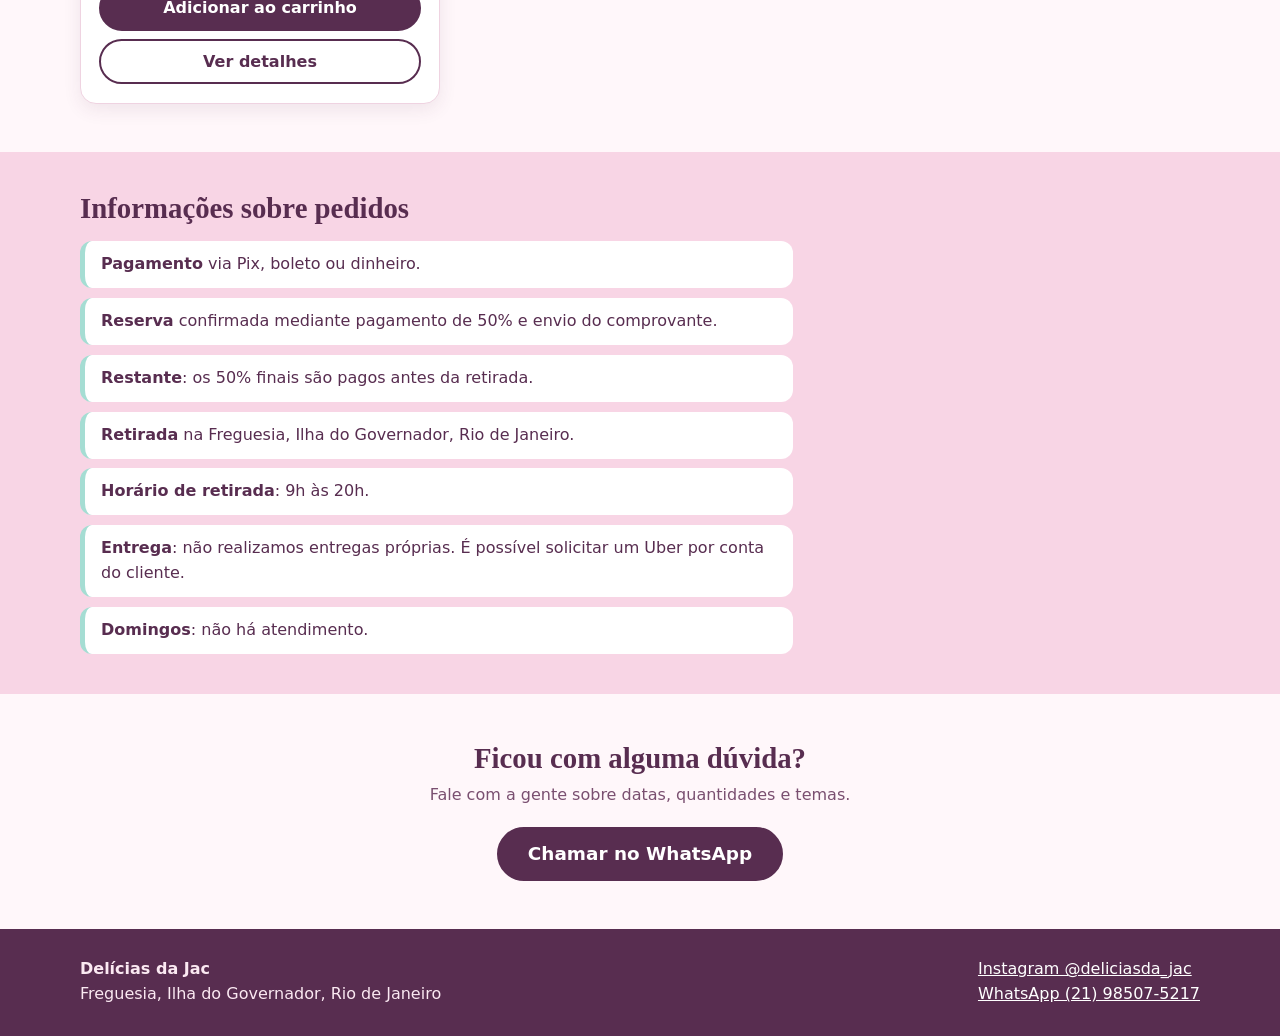
==== commit 402427d3: "atualizacao app script" ====
--- a/index.html
+++ b/index.html
@@ -125,6 +125,16 @@
     <div class="modal-foot" id="c-foot"></div>
   </dialog>
 
+  <!-- Finalizar encomenda (formulário + resumo; conteúdo montado pelo script.js) -->
+  <dialog id="checkout-dialog" class="modal checkout" aria-labelledby="k-title">
+    <div class="modal-head">
+      <h2 id="k-title">Finalizar encomenda</h2>
+      <button type="button" class="close" data-close aria-label="Fechar">&times;</button>
+    </div>
+    <div class="modal-body" id="k-body"></div>
+    <div class="modal-foot" id="k-foot"></div>
+  </dialog>
+
   <div class="toast" id="toast" role="status" aria-live="polite"></div>
   <button type="button" class="totop" id="totop" aria-label="Voltar ao topo" hidden>↑</button>
   <script src="script.js"></script>
--- a/style.css
+++ b/style.css
@@ -126,17 +126,17 @@
 dialog{border:0;padding:0;color:var(--ameixa);background:var(--creme);max-width:none;max-height:none}
 dialog::backdrop{background:rgba(88,45,80,.55)}
 .modal{width:min(680px,94vw);max-height:min(90dvh,880px);border-radius:var(--raio);box-shadow:0 20px 60px rgba(88,45,80,.35)}
-.modal[open]{display:flex;flex-direction:column;animation:rise .2s ease}
-.drawer{width:min(440px,100%);height:100dvh;margin:0 0 0 auto;border-radius:0}
-.drawer[open]{display:flex;flex-direction:column;animation:slide-in .25s ease}
+.modal[open]{display:grid;grid-template-rows:auto minmax(0,1fr) auto;animation:rise .2s ease}
+.drawer{position:fixed;inset:0 0 0 auto;width:min(440px,100%);height:100%;margin:0;border-radius:0}
+.drawer[open]{display:grid;grid-template-rows:auto minmax(0,1fr) auto;animation:slide-in .25s ease}
 @keyframes rise{from{opacity:0;transform:translateY(10px)}to{opacity:1;transform:none}}
 @keyframes slide-in{from{transform:translateX(30px);opacity:0}to{transform:none;opacity:1}}
 .modal-head{display:flex;align-items:center;justify-content:space-between;gap:1rem;padding:.8rem 1.1rem;background:#fff;border-bottom:1px solid var(--linha)}
 .modal-head h2{font-size:1.3rem}
 .close{background:none;border:0;font-size:2rem;line-height:1;cursor:pointer;color:inherit;width:44px;height:44px;border-radius:50%}
 .close:hover{background:var(--bebe)}
-.modal-body,.drawer-body{overflow:auto;padding:1rem 1.1rem 1.2rem;flex:1;overscroll-behavior:contain}
-.modal-foot{border-top:1px solid var(--linha);padding:.8rem 1.1rem 1rem;background:#fff;display:grid;gap:.5rem}
+.modal-body,.drawer-body{overflow-y:auto;-webkit-overflow-scrolling:touch;padding:1rem 1.1rem 1.2rem;min-height:0;overscroll-behavior:contain;touch-action:pan-y}
+.modal-foot{border-top:1px solid var(--linha);padding:.8rem 1.1rem calc(1rem + env(safe-area-inset-bottom));background:#fff;display:grid;gap:.5rem}
 .m-total{display:flex;justify-content:space-between;align-items:baseline;gap:1rem;font-size:1.05rem}
 .m-total strong{font-family:var(--titulo);font-size:1.6rem;color:var(--lilas)}
 .m-actions{display:grid;grid-template-columns:1fr 2fr;gap:.6rem}
@@ -232,10 +232,43 @@
   .bar{gap:.6rem}
 }
 @media(max-width:640px){
-  .modal{width:100%;margin:auto 0 0;border-radius:20px 20px 0 0;max-height:94dvh}
+  .modal{position:fixed;inset:.6rem 0 0 0;width:100%;height:auto;max-height:none;margin:0;border-radius:20px 20px 0 0}
   .modal[open]{animation:sheet .25s ease}
   .m-prod{grid-template-columns:96px 1fr;gap:.8rem}
   .m-info h3{font-size:1.2rem}
 }
 @keyframes sheet{from{transform:translateY(40px);opacity:0}to{transform:none;opacity:1}}
 @media(prefers-reduced-motion:reduce){*,*::before,*::after{transition:none!important;animation:none!important;scroll-behavior:auto!important}}
+
+/* ---------- Finalizar encomenda ---------- */
+.k-hp{position:absolute;left:-9999px;width:1px;height:1px;overflow:hidden}
+.k-first{margin-top:0}
+.k-two{display:grid;gap:.8rem;grid-template-columns:1fr 1fr}
+.k-two .f{min-width:0}
+.checkout .fs .f{margin-top:.7rem}
+.checkout .fs .f:first-of-type{margin-top:.3rem}
+.checkout .f > span{font-weight:600;color:var(--ameixa)}
+.checkout input[aria-invalid="true"],.checkout select[aria-invalid="true"]{border-color:var(--erro);background:var(--erro-bg)}
+.k-obs{margin-top:1.1rem}
+.k-sum{margin-top:1.2rem;background:#fff;border:1px solid var(--linha);border-radius:14px;padding:.9rem 1rem}
+.k-sum h3{margin:0 0 .4rem;font-size:1.15rem}
+.k-list{list-style:none;margin:0;padding:0}
+.k-list > li{display:grid;grid-template-columns:minmax(0,1fr) auto;gap:.6rem;padding:.55rem 0;border-bottom:1px solid var(--linha)}
+.k-it{min-width:0;overflow-wrap:anywhere}
+.k-q{display:block;font-size:.85rem;color:var(--suave)}
+.k-sub{font-weight:700;white-space:nowrap;text-align:right}
+.k-sub em{font-weight:600;color:#9a5a00}
+.k-tot{margin:.7rem 0 0;display:grid;gap:.25rem}
+.k-tot > div{display:flex;justify-content:space-between;gap:1rem}
+.k-tot dt{color:var(--suave)}
+.k-tot dd{margin:0;font-weight:700}
+.k-tot > div:first-child dd{font-family:var(--titulo);font-size:1.35rem;color:var(--lilas)}
+.checkout .c-legal{margin:.9rem 0 0}
+.checkout .m-err{margin-top:.9rem}
+.k-done{text-align:center}
+.k-done h3{font-size:1.4rem;margin:.4rem 0}
+.k-done p{margin:.5rem 0}
+.k-done .k-tot{text-align:left;background:#fff;border:1px solid var(--linha);border-radius:14px;padding:.8rem 1rem;margin:1rem 0}
+.k-check{width:64px;height:64px;margin:.3rem auto 0;border-radius:50%;background:var(--menta);color:var(--ameixa);font-size:2rem;font-weight:700;display:grid;place-items:center}
+.k-id strong{font-family:var(--titulo);font-size:1.5rem;color:var(--lilas);letter-spacing:.5px}
+@media(max-width:420px){.k-two{grid-template-columns:1fr}}
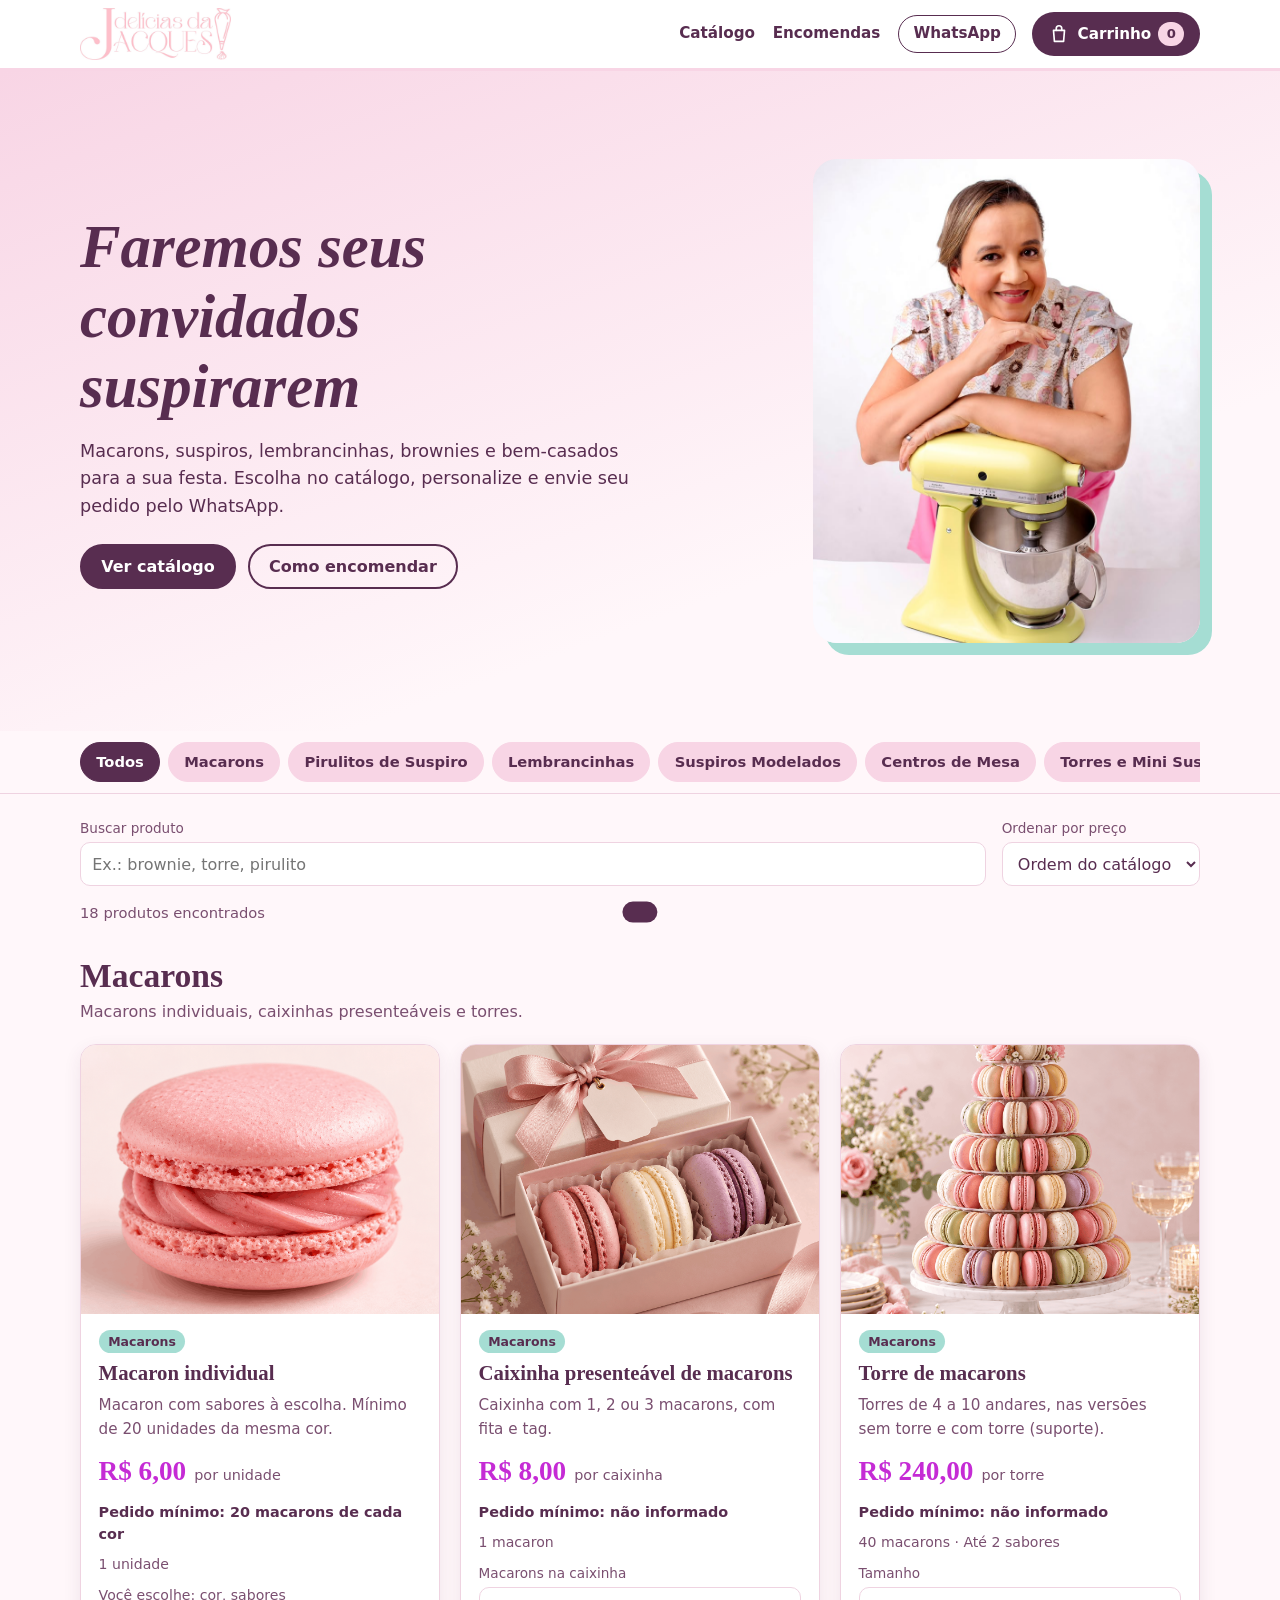
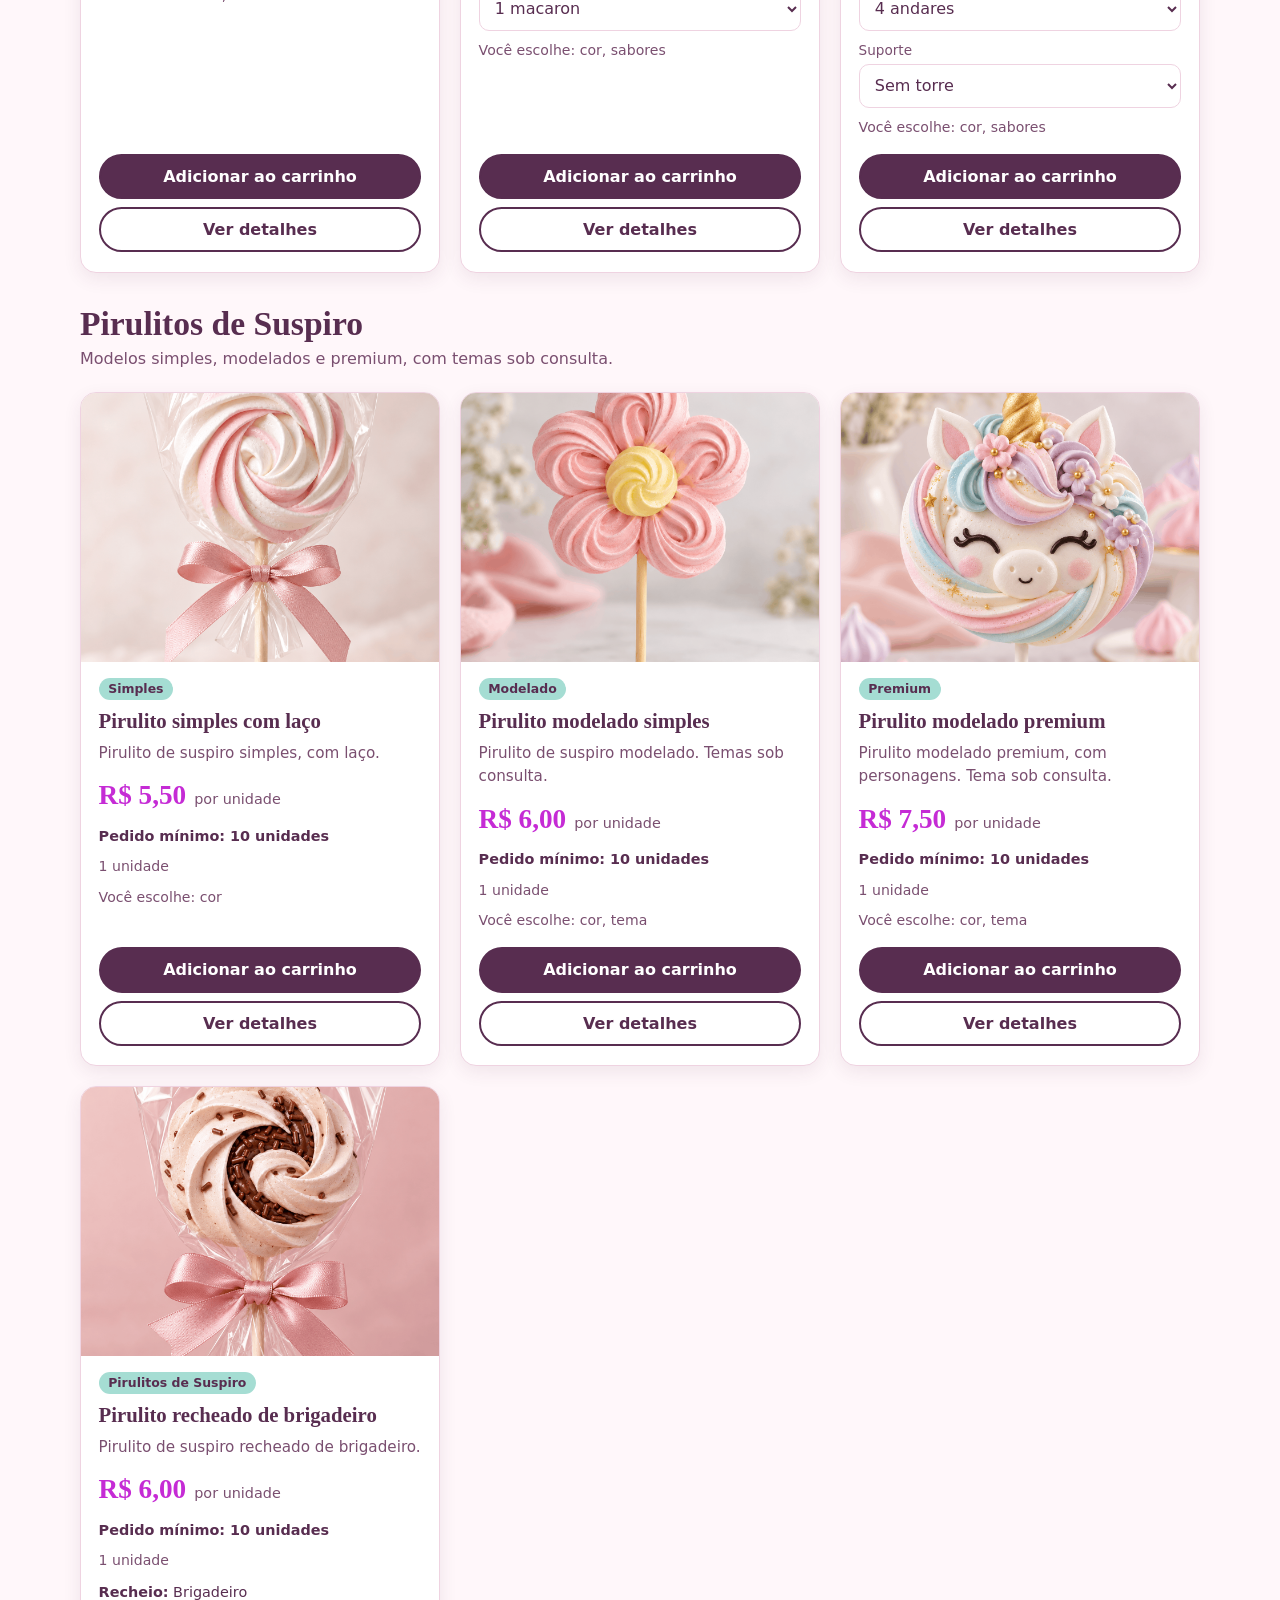
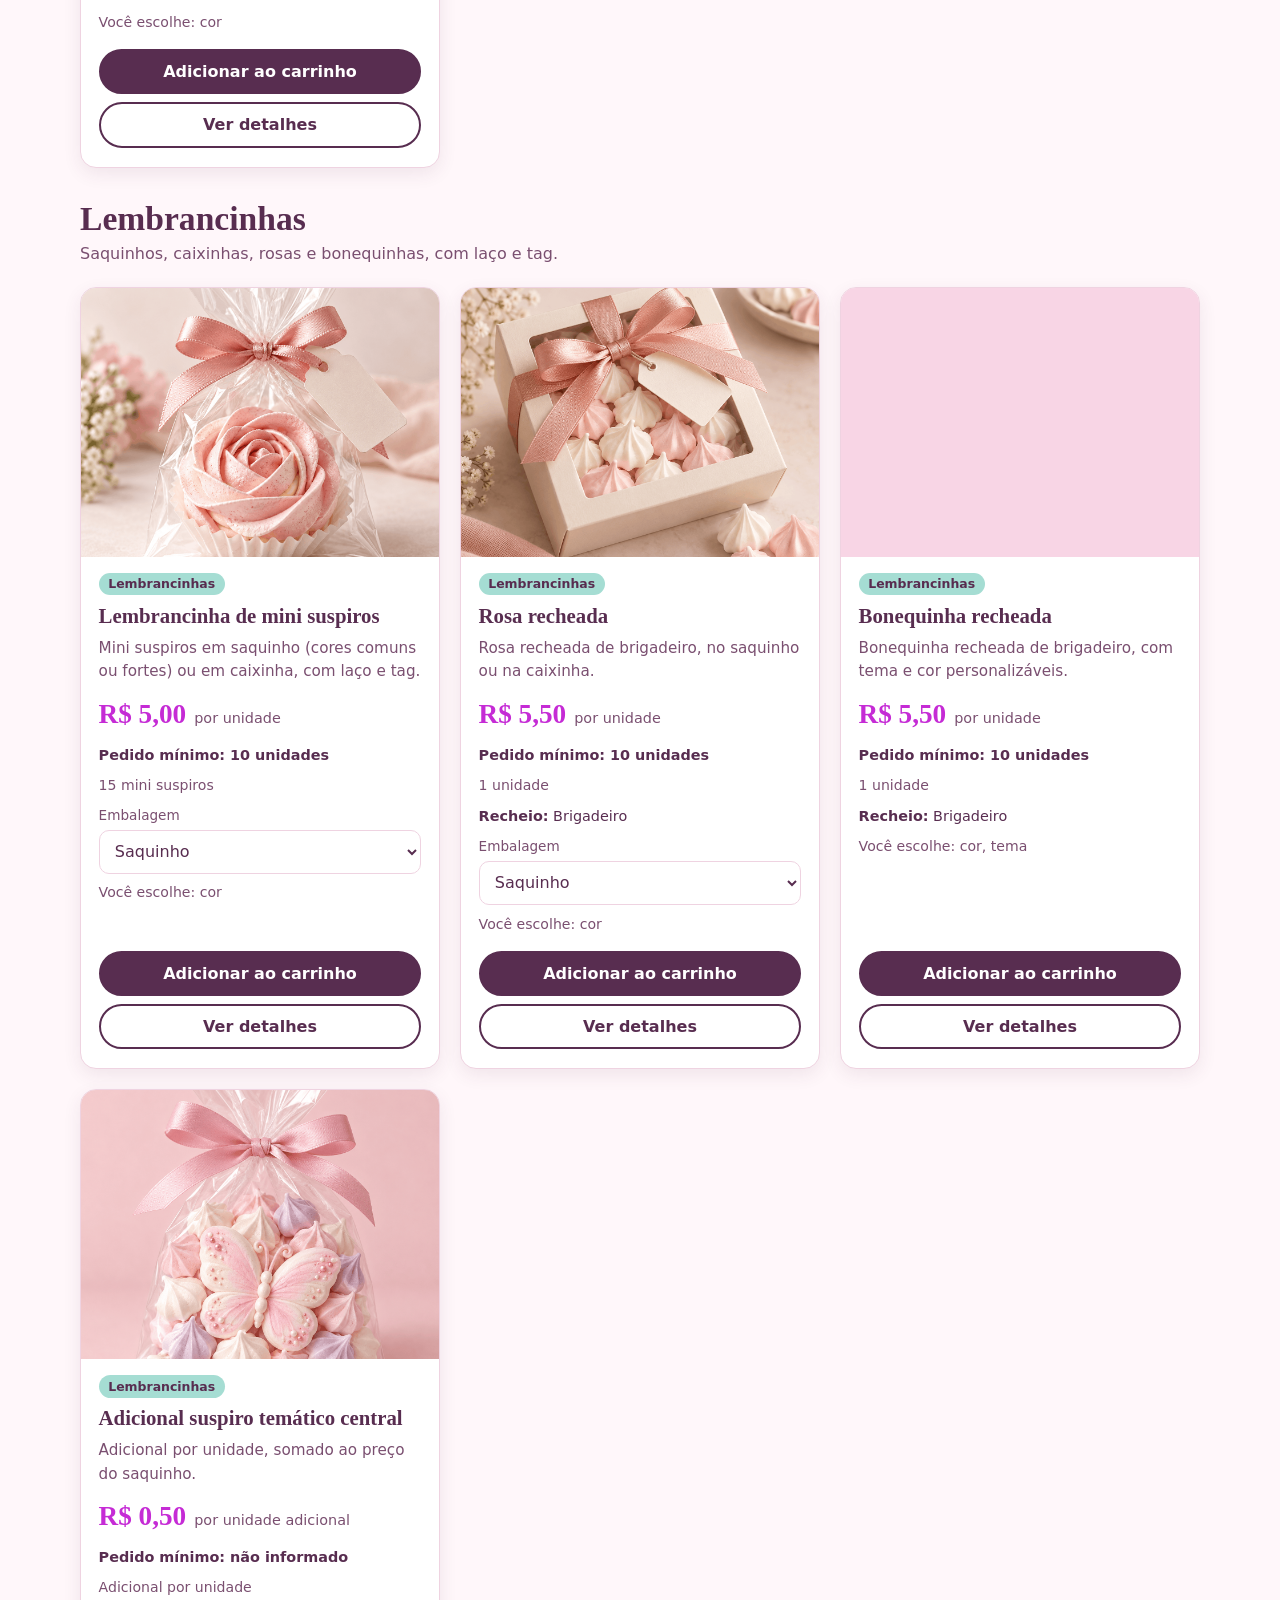
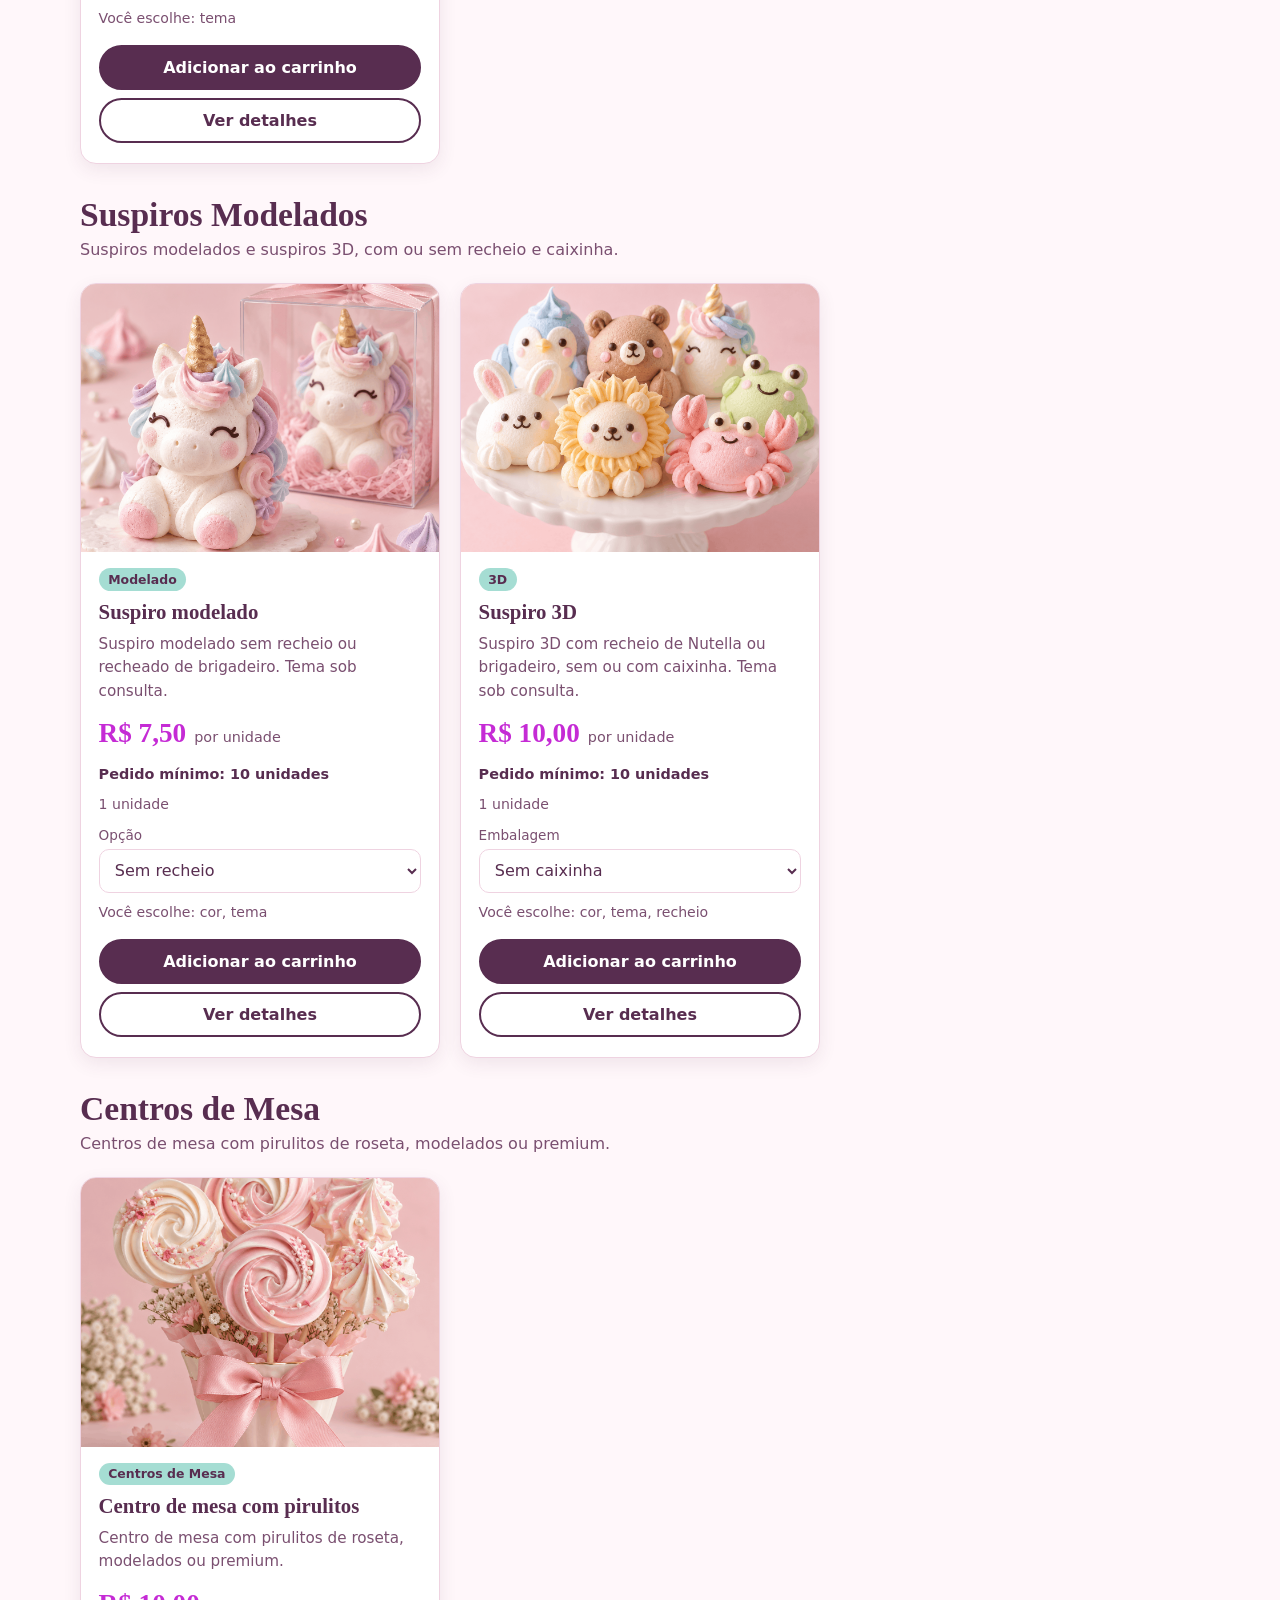
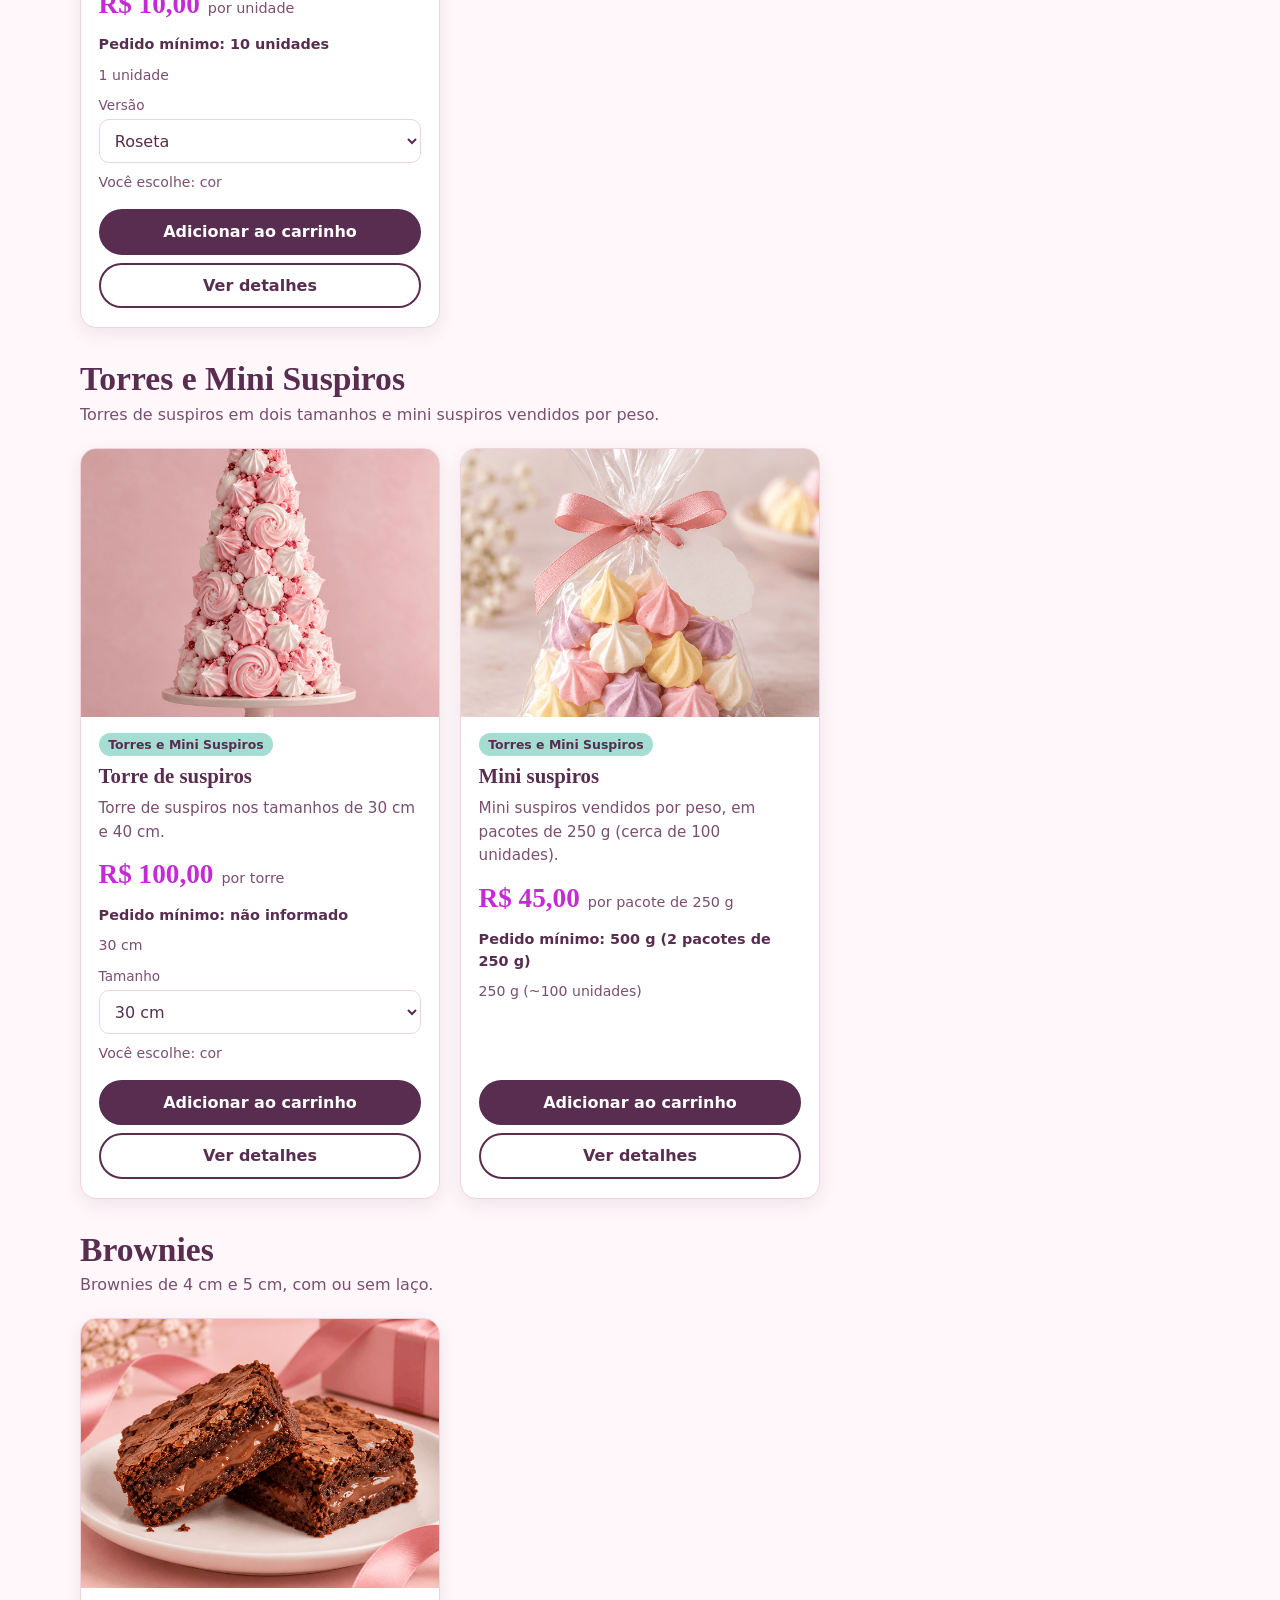
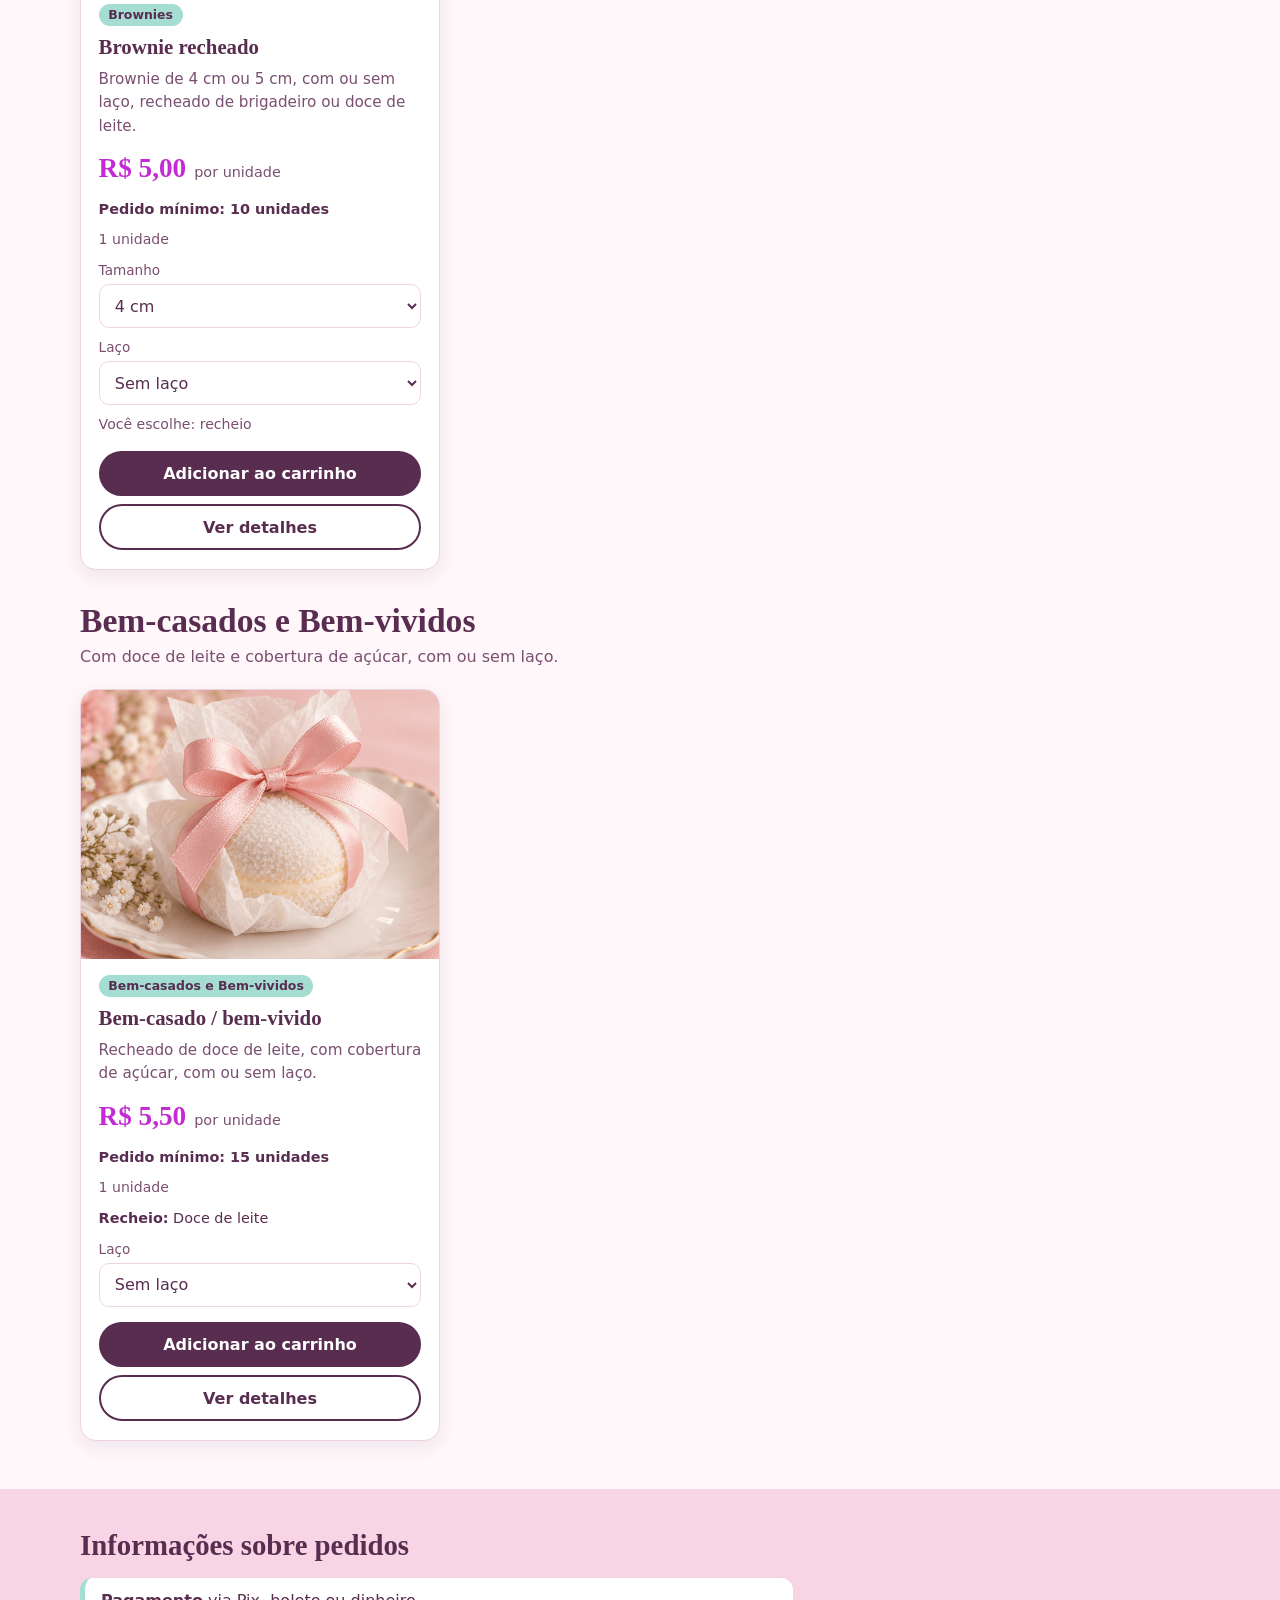
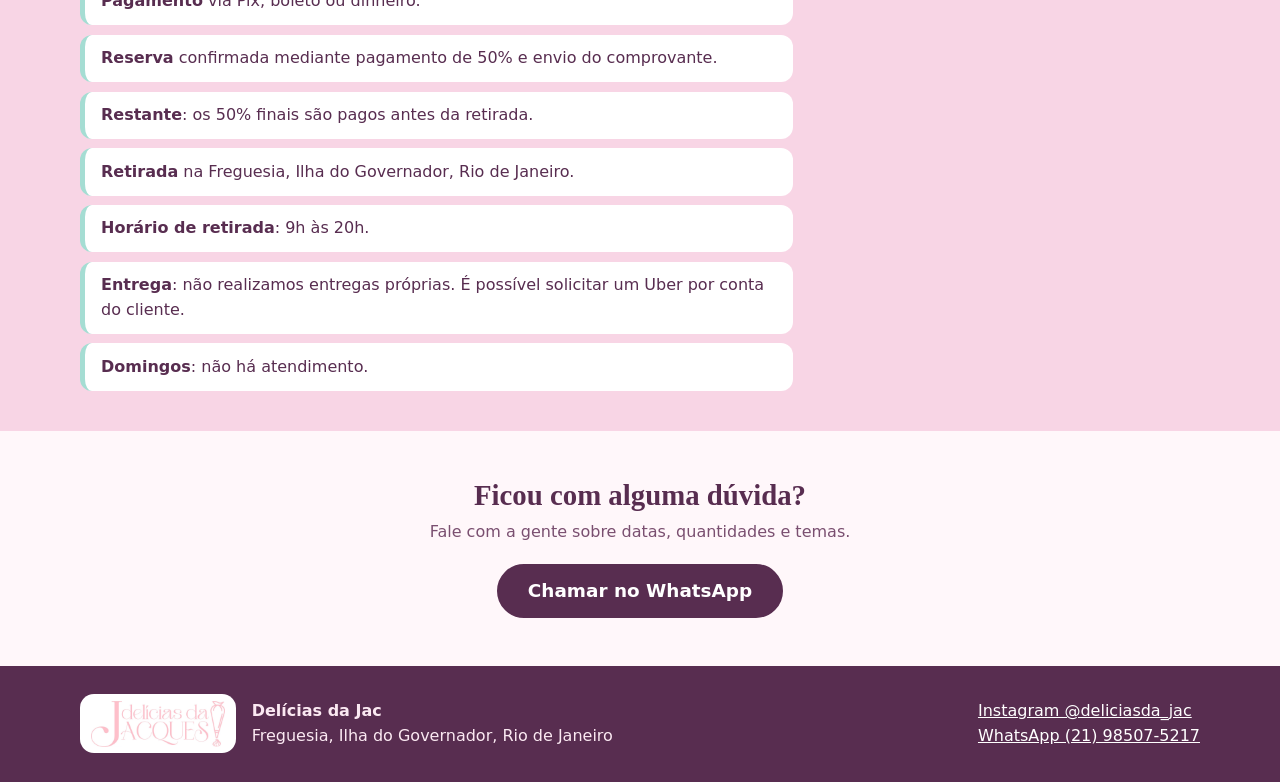
==== commit 9b7c7d80: "natal2" ====
--- a/index.html
+++ b/index.html
@@ -16,7 +16,6 @@
       </a>
       <nav class="nav" aria-label="Principal">
         <a class="nav-link" href="#catalogo">Catálogo</a>
-        <a class="nav-link" href="#historia">Nossa história</a>
         <a class="nav-link" href="#encomendas">Encomendas</a>
         <a class="nav-wa" id="header-wa" href="#" target="_blank" rel="noopener">WhatsApp</a>
       </nav>
@@ -30,25 +29,18 @@
 
   <main>
     <section class="hero">
-      <div class="wrap">
-        <h1>Faremos seus convidados suspirarem</h1>
-        <p>Macarons, suspiros, lembrancinhas, brownies e bem-casados para a sua festa. Escolha no catálogo, personalize e envie seu pedido pelo WhatsApp.</p>
-        <div class="hero-actions">
-          <a class="btn" href="#catalogo">Ver catálogo</a>
-          <a class="btn ghost" href="#encomendas">Como encomendar</a>
+      <div class="wrap hero-grid" id="hero-grid">
+        <div class="hero-text">
+          <h1>Faremos seus convidados suspirarem</h1>
+          <p>Macarons, suspiros, lembrancinhas, brownies e bem-casados para a sua festa. Escolha no catálogo, personalize e envie seu pedido pelo WhatsApp.</p>
+          <div class="hero-actions">
+            <a class="btn" href="#catalogo">Ver catálogo</a>
+            <a class="btn ghost" href="#encomendas">Como encomendar</a>
+          </div>
         </div>
-      </div>
-    </section>
-
-    <section class="story" id="historia" aria-labelledby="historia-t">
-      <div class="wrap story-grid" id="story-grid">
-        <figure class="story-photo" id="story-photo" hidden>
-          <img id="story-img" alt="" width="480" height="600">
+        <figure class="hero-photo" id="hero-photo" hidden>
+          <img id="hero-img" alt="" width="480" height="600">
         </figure>
-        <div class="story-text">
-          <h2 id="historia-t">Conheça a Delícias da Jac</h2>
-          <div id="story-body"></div>
-        </div>
       </div>
     </section>
 
--- a/style.css
+++ b/style.css
@@ -1,9 +1,11 @@
 :root{
   --rosa:#F247A3; --bebe:#F8D5E5; --lilas:#C52BD5; --menta:#A5DDD3; --creme:#FFF7FA; --ameixa:#582D50;
   --suave:#7a4f70; --linha:#efd3e1; --card:#fff; --erro:#9b1c4a; --erro-bg:#fde8f1;
+  /* tons derivados (a paleta de cada catálogo pode trocar todos; ver applyTheme no script.js) */
+  --ameixa-rgb:88,45,80; --rodape-texto:#fbe9f2; --realce-suave:#fdf0f6;
   --titulo:"Iowan Old Style","Palatino Linotype",Georgia,serif;
   --texto:system-ui,-apple-system,"Segoe UI",Roboto,Helvetica,Arial,sans-serif;
-  --raio:16px; --sombra:0 6px 18px rgba(88,45,80,.09); --t:.2s ease;
+  --raio:16px; --sombra:0 6px 18px rgba(var(--ameixa-rgb),.09); --t:.2s ease;
 }
 *{box-sizing:border-box}
 html{scroll-behavior:smooth;scroll-padding-top:72px}
@@ -39,13 +41,11 @@
 .hero p{max-width:52ch;font-size:1.1rem;margin:1rem 0 1.5rem}
 .hero-actions{display:flex;gap:.75rem;flex-wrap:wrap}
 
-.story{padding:clamp(2.5rem,6vw,4rem) 0 1.5rem}
-.story-grid{display:grid;gap:2rem;align-items:center}
-.story-text h2{font-size:clamp(1.6rem,3.5vw,2.2rem);margin-bottom:1rem}
-.story-text p{margin:0 0 .9rem;max-width:60ch;font-size:1.05rem;color:var(--suave)}
-.story-photo{margin:0;max-width:340px}
-.story-photo img{width:100%;height:auto;aspect-ratio:4/5;object-fit:cover;border-radius:24px;box-shadow:12px 12px 0 var(--menta)}
-@media(min-width:820px){.story-grid.has-photo{grid-template-columns:minmax(0,5fr) minmax(0,7fr);gap:3.5rem}.story-photo{max-width:none}}
+.hero-grid{display:grid;gap:2rem;align-items:center}
+.hero-photo{margin:0 auto;width:100%;max-width:300px}
+.hero-photo[hidden]{display:none}
+.hero-photo img{width:100%;height:auto;aspect-ratio:4/5;object-fit:cover;border-radius:24px;box-shadow:12px 12px 0 var(--menta)}
+@media(min-width:820px){.hero-grid.has-photo{grid-template-columns:minmax(0,7fr) minmax(0,4fr);gap:3.5rem}.hero-photo{max-width:none}}
 
 /* ---------- Botões ---------- */
 .btn{display:inline-block;text-align:center;text-decoration:none;cursor:pointer;border:2px solid var(--ameixa);background:var(--ameixa);color:#fff;padding:.7rem 1.2rem;border-radius:999px;font:700 1rem var(--texto);min-height:44px;transition:background var(--t),color var(--t),transform var(--t)}
@@ -114,7 +114,7 @@
 .cta{padding:3rem 0;text-align:center}
 .cta h2{font-size:1.8rem}
 .cta p{margin:.5rem 0 1.2rem;color:var(--suave)}
-.site-footer{background:var(--ameixa);color:#fbe9f2;padding:1.8rem 0}
+.site-footer{background:var(--ameixa);color:var(--rodape-texto);padding:1.8rem 0}
 .foot{display:flex;flex-wrap:wrap;gap:1rem 3rem;justify-content:space-between;align-items:center}
 .foot p{margin:0}
 .foot a{color:#fff}
@@ -124,8 +124,8 @@
 
 /* ---------- Modal (pop-up de personalização) e painel do carrinho ---------- */
 dialog{border:0;padding:0;color:var(--ameixa);background:var(--creme);max-width:none;max-height:none}
-dialog::backdrop{background:rgba(88,45,80,.55)}
-.modal{width:min(680px,94vw);max-height:min(90dvh,880px);border-radius:var(--raio);box-shadow:0 20px 60px rgba(88,45,80,.35)}
+dialog::backdrop{background:rgba(var(--ameixa-rgb),.55)}
+.modal{width:min(680px,94vw);max-height:min(90dvh,880px);border-radius:var(--raio);box-shadow:0 20px 60px rgba(var(--ameixa-rgb),.35)}
 .modal[open]{display:grid;grid-template-rows:auto minmax(0,1fr) auto;animation:rise .2s ease}
 .drawer{position:fixed;inset:0 0 0 auto;width:min(440px,100%);height:100%;margin:0;border-radius:0}
 .drawer[open]{display:grid;grid-template-rows:auto minmax(0,1fr) auto;animation:slide-in .25s ease}
@@ -169,10 +169,10 @@
 .swatches{display:grid;grid-template-columns:repeat(auto-fill,minmax(112px,1fr));gap:.5rem}
 .swatch{display:grid;grid-template-columns:auto 1fr;grid-template-areas:"dot name" "dot small";align-items:center;column-gap:.55rem;padding:.45rem .6rem;min-height:46px;border:1.5px solid var(--linha);background:#fff;color:var(--ameixa);border-radius:12px;cursor:pointer;text-align:left;font:600 .9rem var(--texto);transition:border-color var(--t),background var(--t)}
 .swatch:hover{border-color:var(--rosa)}
-.swatch .dot{grid-area:dot;width:24px;height:24px;border-radius:50%;border:1px solid rgba(88,45,80,.3)}
+.swatch .dot{grid-area:dot;width:24px;height:24px;border-radius:50%;border:1px solid rgba(var(--ameixa-rgb),.3)}
 .swatch .sw-name{grid-area:name}
 .swatch small{grid-area:small;font-size:.7rem;font-weight:500;color:var(--suave)}
-.swatch[aria-pressed="true"]{border-color:var(--ameixa);background:#fdf0f6;box-shadow:inset 0 0 0 1px var(--ameixa)}
+.swatch[aria-pressed="true"]{border-color:var(--ameixa);background:var(--realce-suave);box-shadow:inset 0 0 0 1px var(--ameixa)}
 .swatch[aria-pressed="true"] .dot{outline:2px solid var(--ameixa);outline-offset:2px}
 .other-color{display:flex;gap:.8rem;margin-top:.7rem;align-items:flex-end;flex-wrap:wrap}
 .pills{display:flex;flex-wrap:wrap;gap:.5rem}
@@ -272,3 +272,20 @@
 .k-check{width:64px;height:64px;margin:.3rem auto 0;border-radius:50%;background:var(--menta);color:var(--ameixa);font-size:2rem;font-weight:700;display:grid;place-items:center}
 .k-id strong{font-family:var(--titulo);font-size:1.5rem;color:var(--lilas);letter-spacing:.5px}
 @media(max-width:420px){.k-two{grid-template-columns:1fr}}
+
+/* ---------- Catálogos especiais (Fase 3 · Entrega 3) ---------- */
+.season-banner{background:linear-gradient(160deg,var(--bebe),var(--creme) 75%);border-bottom:3px solid var(--bebe);padding:1.6rem 0 1.2rem}
+.season-banner h2{font-family:var(--titulo);font-size:clamp(1.6rem,4vw,2.2rem);margin:.1rem 0 .4rem;color:var(--ameixa)}
+.season-banner p{margin:.3rem 0;color:var(--suave);max-width:46rem}
+.season-banner .sb-kicker{font-size:.8rem;letter-spacing:.12em;text-transform:uppercase;font-weight:700;color:var(--lilas);margin:0}
+.season-banner .sb-dates{font-weight:600;color:var(--ameixa)}
+.season-banner .sb-closed{background:#fff;border-left:4px solid var(--rosa);border-radius:10px;padding:.6rem .8rem;color:var(--ameixa)}
+.season-banner .btn{margin-top:.4rem}
+.season-strip{padding:1.1rem 0 .4rem}
+.season-strip h2{font-family:var(--titulo);font-size:1.3rem;margin:0 0 .6rem;color:var(--ameixa)}
+.ss-list{display:flex;gap:.7rem;overflow-x:auto;padding-bottom:.4rem;scroll-snap-type:x mandatory}
+.ss-card{flex:0 0 auto;min-width:13rem;max-width:18rem;scroll-snap-align:start;display:flex;flex-direction:column;gap:.15rem;background:var(--card);border:2px solid var(--bebe);border-radius:var(--raio);padding:.75rem .95rem;color:var(--ameixa);text-decoration:none;box-shadow:var(--sombra);transition:transform var(--t),border-color var(--t)}
+.ss-card:hover{transform:translateY(-2px);border-color:var(--rosa)}
+.ss-card strong{font-size:1.02rem}
+.ss-card span{font-size:.85rem;color:var(--suave)}
+.ss-card .ss-cart{color:var(--lilas);font-weight:700}
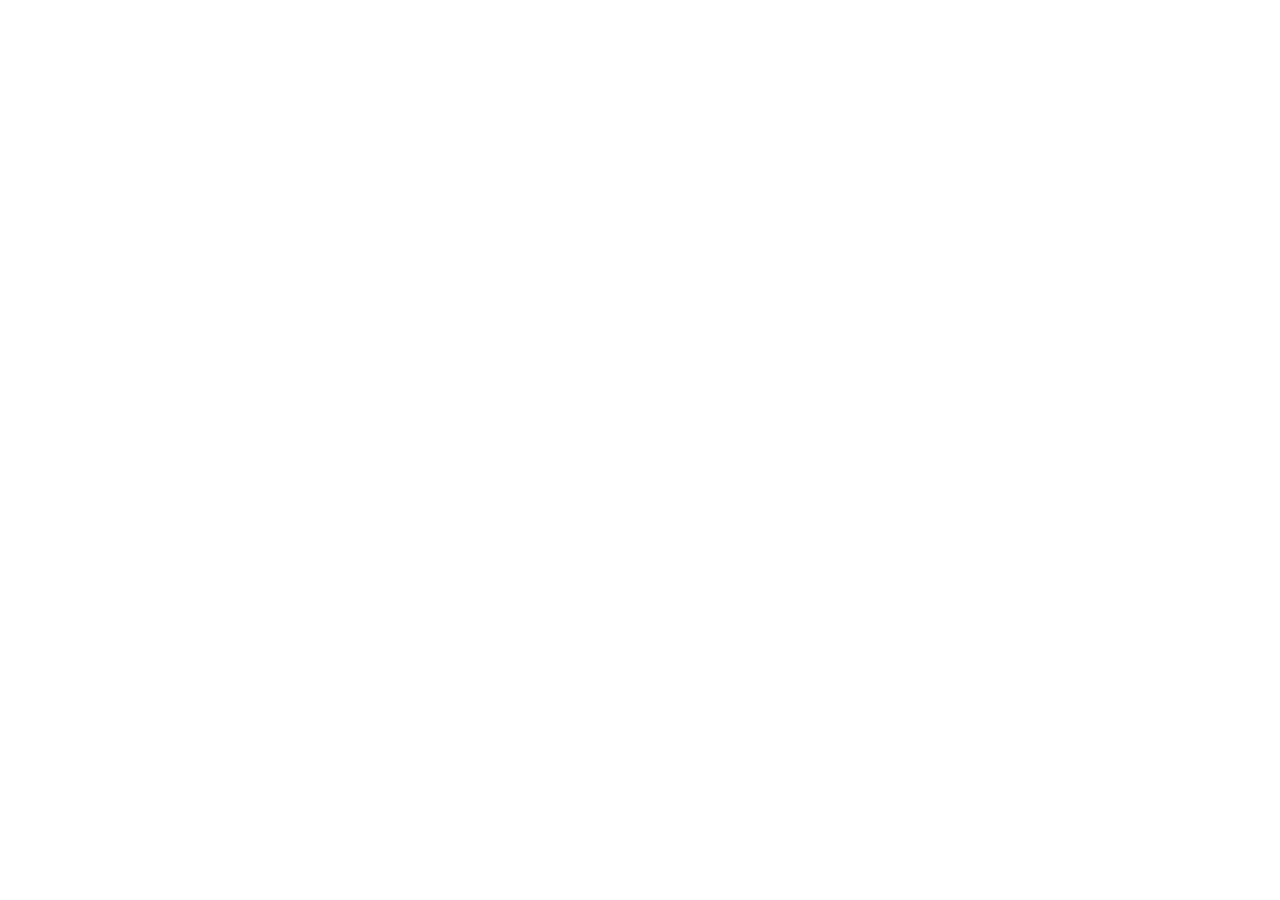
==== commit ecf3216c: "ewdeedw" ====
--- a/index.html
+++ b/index.html
@@ -6,6 +6,8 @@
   <title>Delícias da Jac – Catálogo 2026</title>
   <meta name="description" content="Catálogo da Delícias da Jac: macarons, suspiros, lembrancinhas, brownies e bem-casados. Monte seu pedido e envie pelo WhatsApp.">
   <link rel="stylesheet" href="style.css">
+  <!-- Página principal vazia (decisão de 2026-11-05). Para reabrir, apague a linha abaixo. A prévia do painel e as páginas de catálogos não são afetadas. -->
+  <script>window.DJ_PRINCIPAL_VAZIA = true; if (!document.querySelector('meta[name="dj-catalogo"]') && location.protocol !== 'about:') document.documentElement.hidden = true;</script>
 </head>
 <body>
   <header class="site-header" id="topo">
